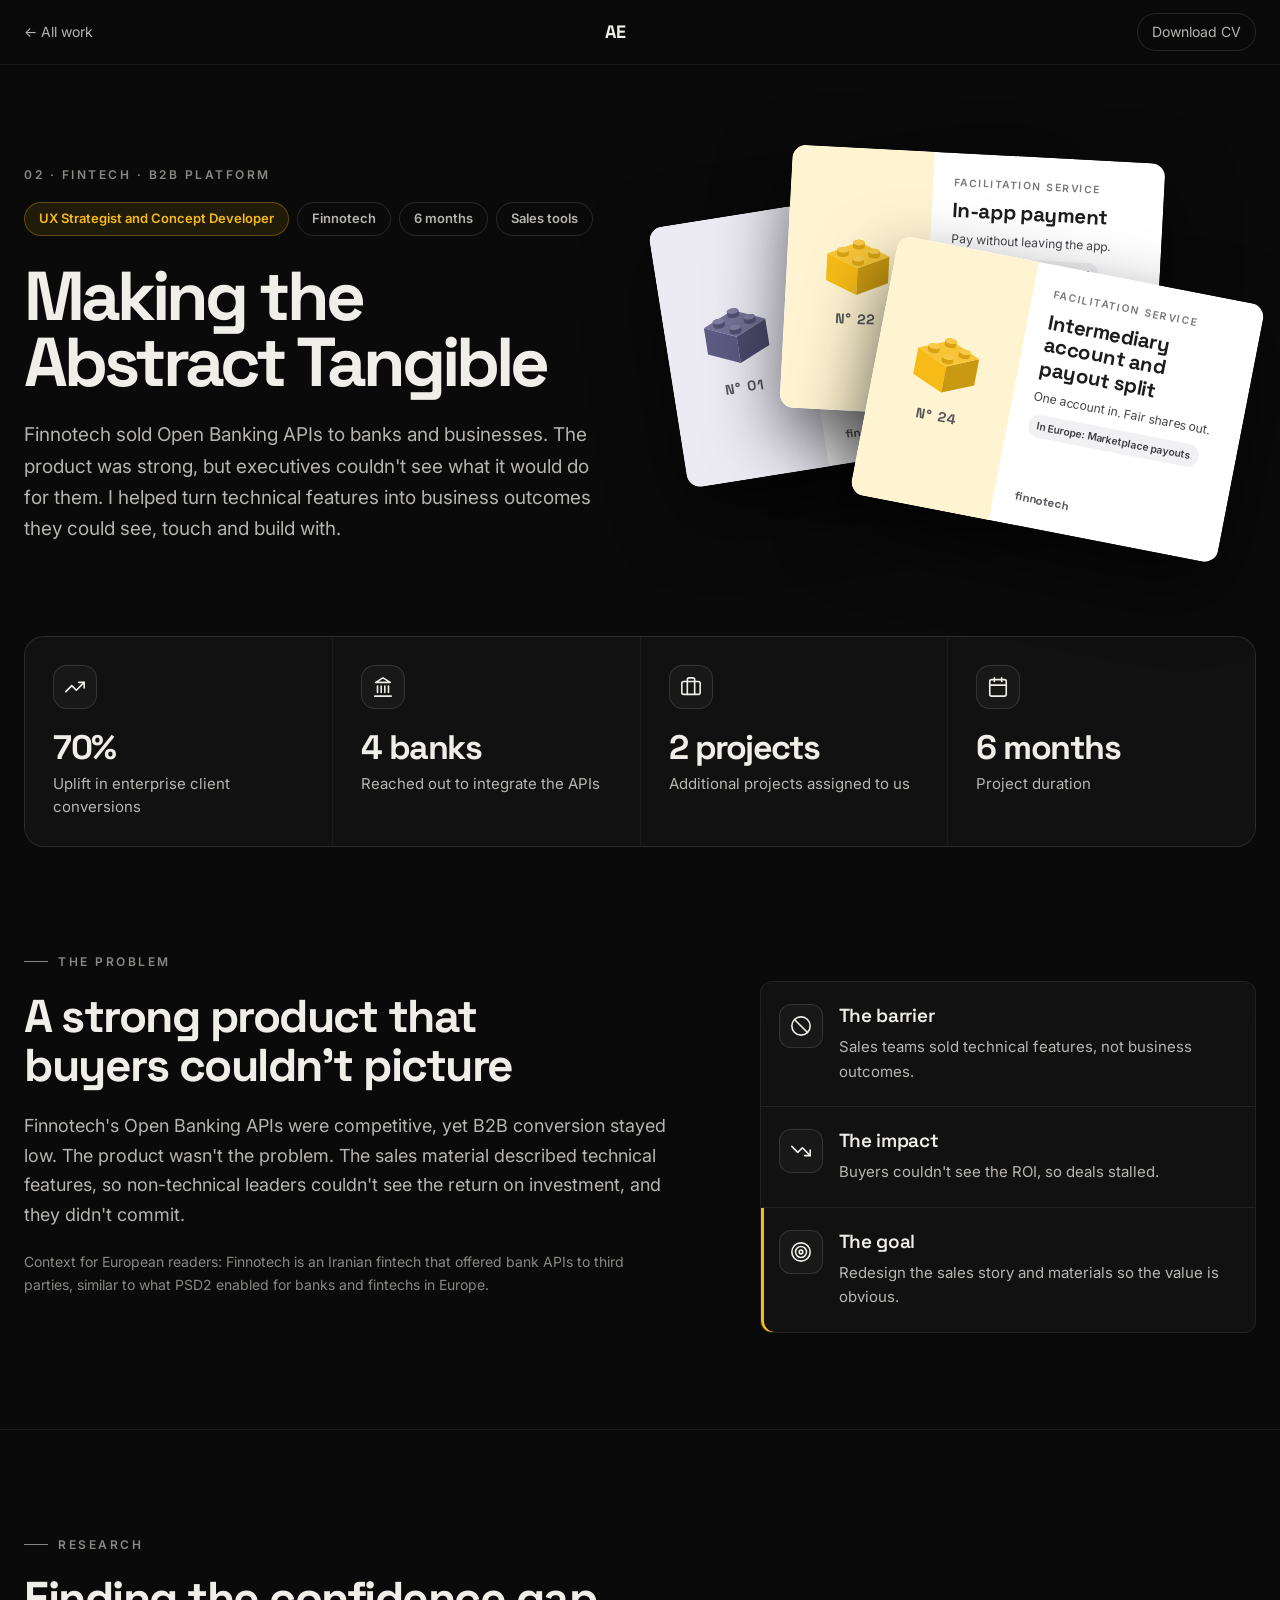
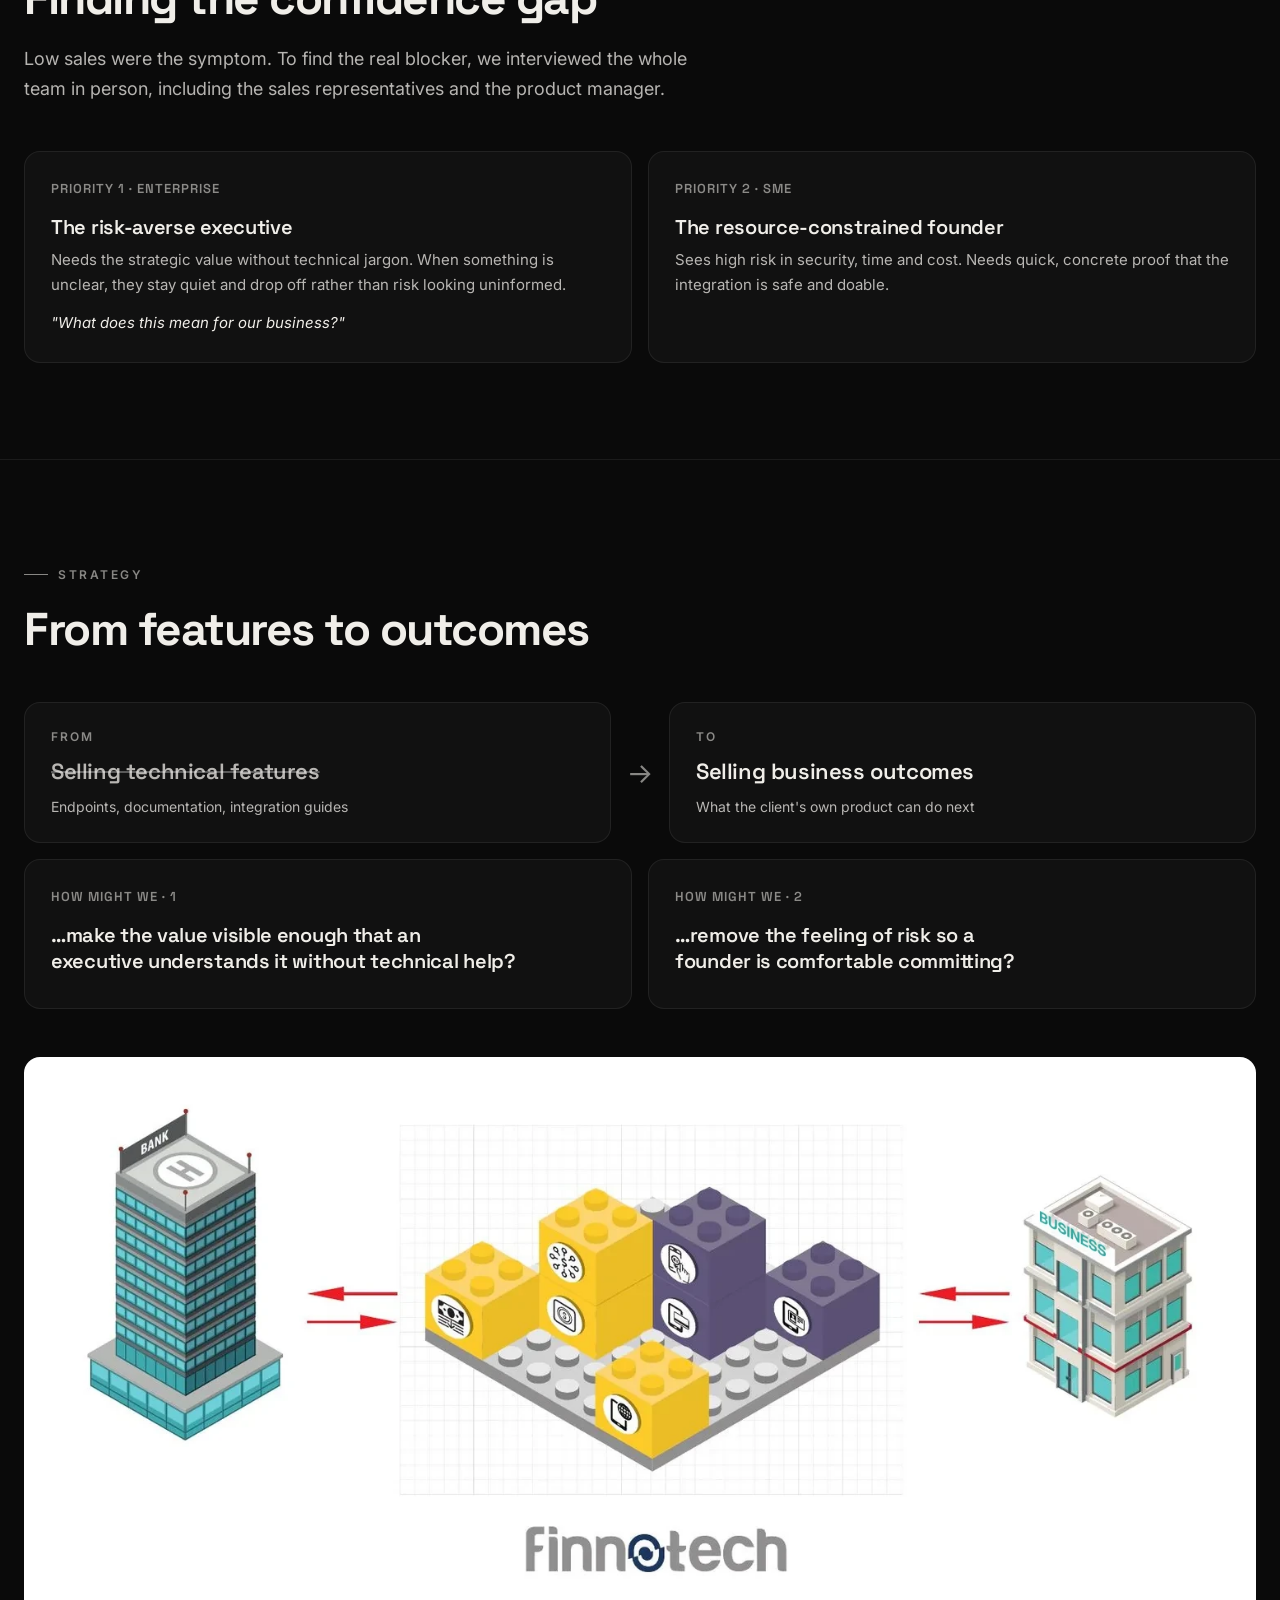
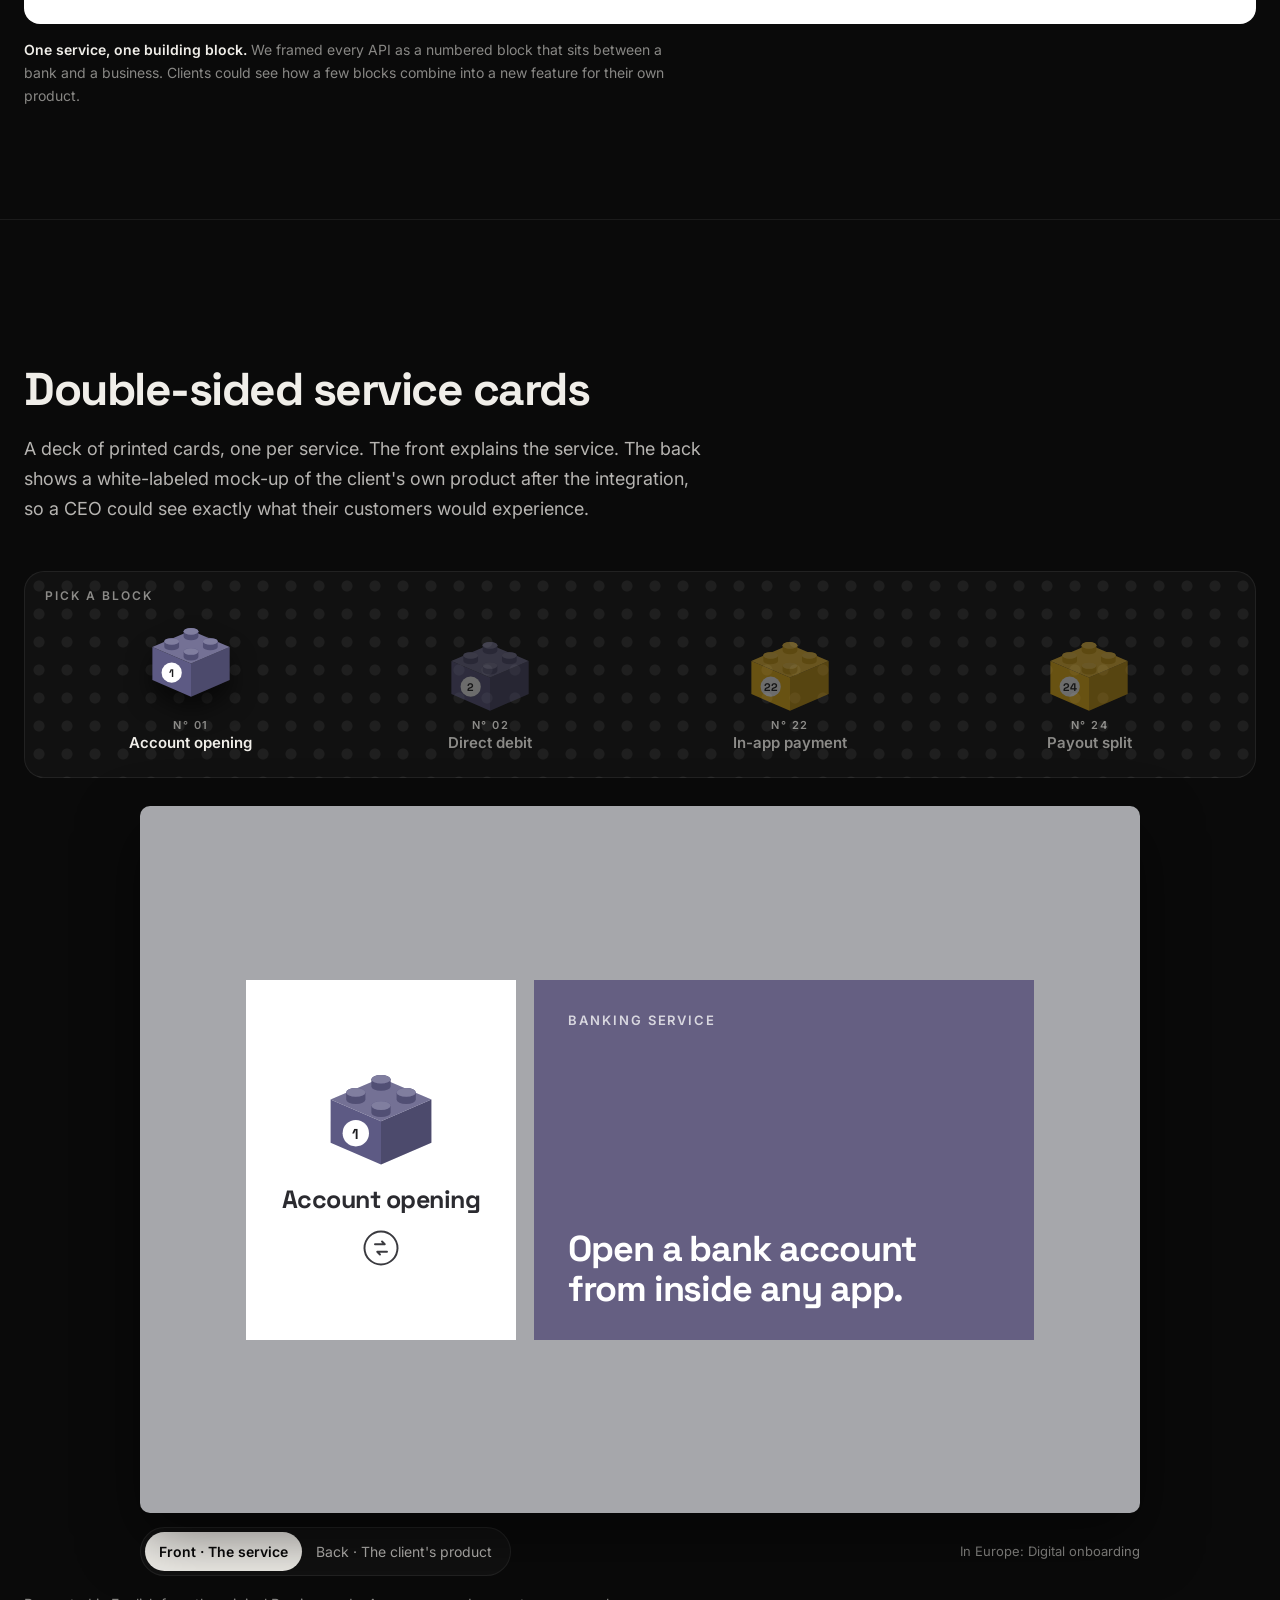
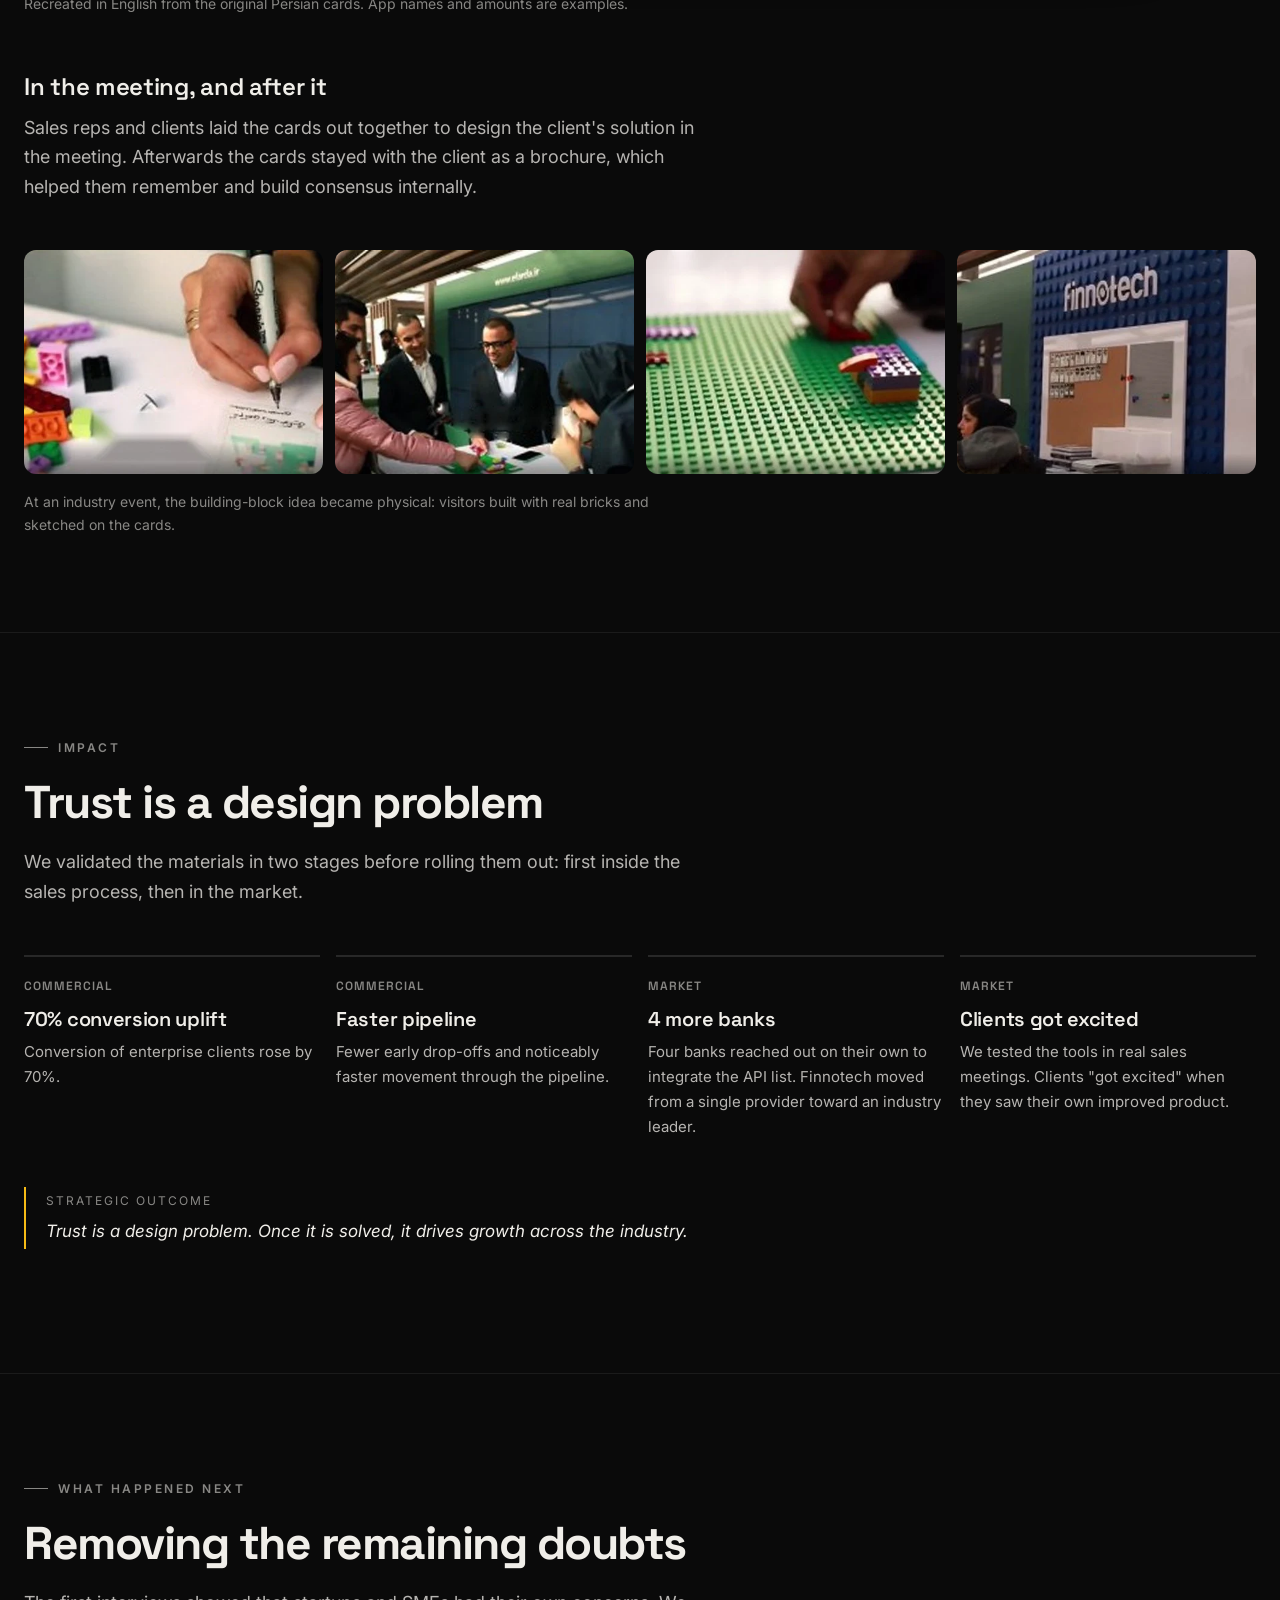
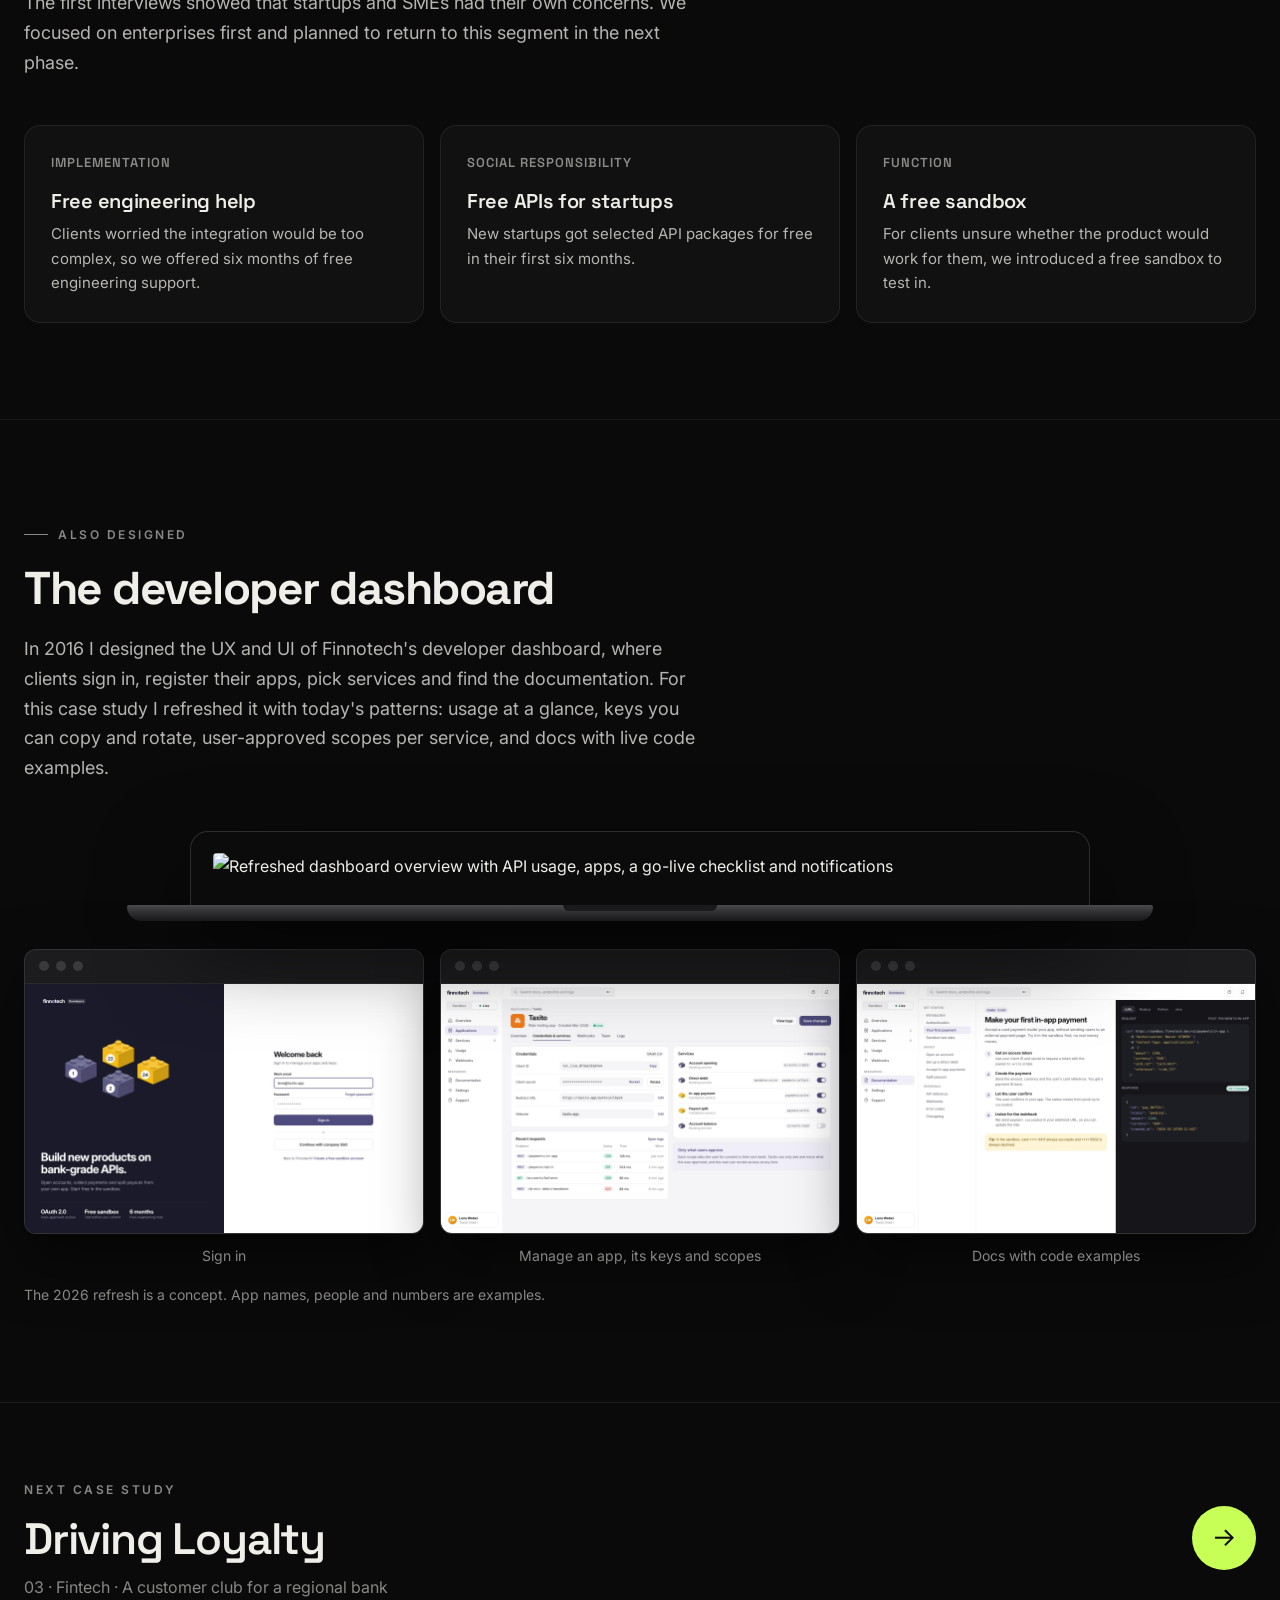
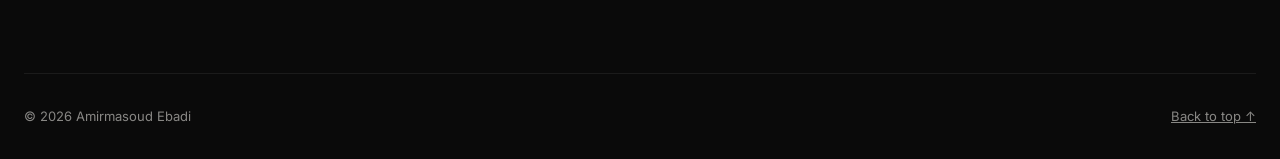
==== works/openapi-kit/reference/index.html @ 017a46b1 "Ship customer club case study 1:1 and clean up home page - works/customerclub.html: exact copy of cu" ====
<!doctype html>
<html lang="en">
<head>
<meta charset="utf-8">
<meta name="viewport" content="width=device-width, initial-scale=1, viewport-fit=cover">
<title>Making the Abstract Tangible</title>
<meta name="claude:viewport-fit-sides" content="cover">
<link rel="stylesheet" href="https://fonts.googleapis.com/css2?family=Inter:wght@400;500;600&family=Space+Grotesk:wght@500;600;700&display=swap">
<style>
/* Layout: the portfolio's case-study template (dark, 1280 column, sections divided by hairlines). Tokens copied from amirmasoude.vercel.app. Single dark theme on purpose. */
:root{
  color-scheme:dark;
  --bg:#0A0A0A; --surface:#111111; --surface-2:#181818; --ink:#F0EEE9; --ink-2:rgba(240,238,233,.75); --ink-3:rgba(240,238,233,.55);
  --accent:#C8FF57; --border:rgba(255,255,255,.07); --border-2:rgba(255,255,255,.12);
  --display:"Space Grotesk",Inter,system-ui,sans-serif; --body:Inter,-apple-system,system-ui,sans-serif;
  --r:12px; --r-xl:24px;
}
*{box-sizing:border-box}
html{scroll-behavior:smooth}
html,body{background:var(--bg);color:var(--ink)}
body{font-family:var(--body);font-size:16px;line-height:1.65;-webkit-font-smoothing:antialiased;overflow-x:hidden}
img{max-width:100%;height:auto;display:block}
a{color:inherit}
:focus-visible{outline:2px solid var(--accent);outline-offset:3px;border-radius:4px}
.wrap{max-width:1280px;margin:0 auto;padding-left:max(24px, env(safe-area-inset-left, 0px));padding-right:max(24px, env(safe-area-inset-right, 0px))}
.narrow{max-width:760px}

/* nav */
.nav{position:sticky;top:env(safe-area-inset-top,0px);z-index:20;background:rgba(10,10,10,.85);backdrop-filter:blur(10px);border-bottom:1px solid var(--border)}
.nav .wrap{display:flex;align-items:center;justify-content:space-between;height:64px}
.nav a{text-decoration:none;font-size:14px;color:var(--ink-2)}
.nav .logo{font-family:var(--display);font-weight:700;font-size:18px;color:var(--ink);letter-spacing:-.5px}
.pill{border:1px solid var(--border-2);border-radius:99px;padding:6px 14px}

/* sections */
.sec{padding-block:96px;border-bottom:1px solid var(--border)}
.eyebrow{display:inline-flex;align-items:center;gap:10px;font-size:12px;font-weight:600;text-transform:uppercase;letter-spacing:2.5px;color:var(--ink-3);margin-bottom:20px}
.eyebrow::before{content:"";width:24px;height:1px;background:var(--ink-3)}
h1,h2,h3{font-family:var(--display);margin:0;text-wrap:balance}
h2{font-size:clamp(30px,4vw,46px);font-weight:700;letter-spacing:-1.5px;line-height:1.08;margin-bottom:20px}
h3{font-size:20px;font-weight:600;letter-spacing:-.3px;line-height:1.3}
.lede{font-size:18px;color:var(--ink-2);max-width:62ch;margin:0}
p{margin:0}
.muted{color:var(--ink-3)}

/* hero */
.hero{padding-block:72px 64px}
.hero .num{font-size:12px;letter-spacing:2.5px;text-transform:uppercase;color:var(--ink-3);font-weight:600}
.chips{display:flex;flex-wrap:wrap;gap:8px;margin:18px 0 28px}
.chip{display:inline-flex;align-items:center;padding:5px 14px;border-radius:99px;font-size:13px;font-weight:600;border:1px solid var(--border-2);color:var(--ink-2)}
.chip--accent{background:rgba(200,255,87,.08);border-color:rgba(200,255,87,.2);color:var(--accent)}
.hero h1{font-size:clamp(52px,8vw,104px);font-weight:700;line-height:.95;letter-spacing:-4px;margin-bottom:24px}
.hero .lede{font-size:19px}

/* browser frame */
.frame{border-radius:var(--r);overflow:hidden;background:#1C1C1E;border:1px solid rgba(255,255,255,.1);box-shadow:0 24px 60px rgba(0,0,0,.5)}
.frame__bar{height:34px;display:flex;align-items:center;gap:7px;padding:0 14px;border-bottom:1px solid rgba(255,255,255,.06)}
.frame__bar i{width:10px;height:10px;border-radius:50%;background:#3A3A3C}
.frame__bar span{margin-left:12px;font-size:11px;color:#8A8A8E;background:#2A2A2C;border-radius:6px;padding:2px 10px;white-space:nowrap;overflow:hidden;text-overflow:ellipsis;max-width:60%}
.frame img{width:100%;height:auto}
.shot{margin-top:56px}
figcaption{font-size:14px;color:var(--ink-3);margin-top:14px;max-width:70ch}

/* stats */
.stats{display:grid;grid-template-columns:repeat(4,minmax(0,1fr));gap:1px;background:var(--border);border-block:1px solid var(--border)}
.stat{background:var(--surface);padding:32px 32px 30px}
.stat b{display:block;font-family:var(--display);font-size:40px;font-weight:700;letter-spacing:-1.5px;color:var(--accent);line-height:1;margin-bottom:10px;white-space:nowrap}
.stat span{font-size:15px;color:var(--ink-2);line-height:1.5}

/* two col */
.split{display:grid;grid-template-columns:minmax(0,1.15fr) minmax(0,.85fr);gap:64px;align-items:start}
.quote{border-left:2px solid var(--accent);padding:4px 0 4px 20px;font-size:17px;color:var(--ink);font-style:italic;margin:28px 0}
.quote small{display:block;font-style:normal;font-size:12px;letter-spacing:2px;text-transform:uppercase;color:var(--ink-3);margin-bottom:6px}
.risks{display:grid;gap:10px}
.risk{background:var(--surface);border:1px solid var(--border);border-radius:var(--r);padding:18px 20px}
.risk h3{font-size:16px;margin-bottom:4px;display:flex;gap:10px;align-items:center}
.risk h3::before{content:"";width:6px;height:6px;border-radius:50%;background:var(--accent);flex:none}
.risk p{font-size:14px;color:var(--ink-2)}

/* cards grid */
.grid2{display:grid;grid-template-columns:repeat(2,minmax(0,1fr));gap:16px}
.grid3{display:grid;grid-template-columns:repeat(3,minmax(0,1fr));gap:16px}
.grid4{display:grid;grid-template-columns:repeat(4,minmax(0,1fr));gap:16px}
.card{background:var(--surface);border:1px solid var(--border);border-radius:16px;padding:26px}
.card h3{margin-bottom:8px}
.card p{font-size:15px;color:var(--ink-2)}
.card .k{font-family:var(--display);font-size:13px;color:var(--accent);letter-spacing:1px;margin-bottom:14px;display:block;font-weight:600}
.tags{display:flex;flex-wrap:wrap;gap:6px;margin-top:16px}
.tags span{font-size:12px;border:1px solid var(--border-2);border-radius:99px;padding:3px 10px;color:var(--ink-2)}
.mt{margin-top:48px}

/* annotated image + legend */
.annot{display:grid;grid-template-columns:minmax(0,1.35fr) minmax(0,.65fr);gap:40px;align-items:start;margin-top:48px}
.annot img{border-radius:var(--r);border:1px solid var(--border-2)}
.legend{list-style:none;margin:0;padding:0;display:grid;gap:22px}
.legend li{display:grid;grid-template-columns:34px 1fr;gap:14px}
.pin{width:34px;height:34px;border-radius:50%;background:var(--accent);color:#0A0A0A;font-family:var(--display);font-weight:700;display:grid;place-items:center;font-size:15px}
.legend h3{font-size:17px;margin:4px 0 4px}
.legend p{font-size:15px;color:var(--ink-2)}

/* laws row */
.laws{display:grid;grid-template-columns:repeat(3,minmax(0,1fr));border:1px solid var(--border);border-radius:16px;overflow:hidden}
.law{padding:24px 26px;border-right:1px solid var(--border)}
.law:last-child{border-right:0}
.law b{font-family:var(--display);font-size:13px;color:var(--ink-3);letter-spacing:1px;display:block;margin-bottom:8px}
.law h3{font-size:18px;margin-bottom:6px}
.law p{font-size:14.5px;color:var(--ink-2)}

/* test numbers */
.testnums{display:grid;grid-template-columns:repeat(4,minmax(0,1fr));gap:1px;background:var(--border);border-radius:16px;overflow:hidden;border:1px solid var(--border)}
.testnums div{background:var(--surface);padding:24px}
.testnums b{display:block;font-family:var(--display);font-size:36px;font-weight:700;letter-spacing:-1px;line-height:1;margin-bottom:6px}
.testnums div:last-child b{color:var(--accent)}
.testnums span{font-size:12px;letter-spacing:2px;text-transform:uppercase;color:var(--ink-3)}

/* before/after */
.ba{display:grid;grid-template-columns:repeat(2,minmax(0,1fr));gap:20px;margin-top:48px}
.ba figure{margin:0}
.ba .lab{display:inline-block;font-size:12px;letter-spacing:2px;text-transform:uppercase;font-weight:600;margin-bottom:12px;color:var(--ink-3)}
.ba .lab.after{color:var(--accent)}
.ba .frame img{aspect-ratio:16/11;object-fit:cover;object-position:top}

/* decisions */
.dec{display:grid;grid-template-columns:minmax(0,.8fr) minmax(0,1.2fr);gap:48px;align-items:center;padding-block:40px;border-top:1px solid var(--border)}
.dec:first-of-type{border-top:0}
.dec:nth-of-type(even){grid-template-columns:minmax(0,1.2fr) minmax(0,.8fr)}
.dec:nth-of-type(even) .dec__txt{order:2}
.dec__txt .k{font-family:var(--display);font-size:13px;color:var(--accent);letter-spacing:1px;font-weight:600;margin-bottom:12px;display:block}
.dec__txt h3{font-size:26px;letter-spacing:-.6px;margin-bottom:12px}
.dec__txt p{color:var(--ink-2)}
.dec__img{border-radius:var(--r);overflow:hidden;border:1px solid var(--border-2);background:#F6F6F6}
.devices{display:grid;grid-template-columns:minmax(0,1fr) 230px;gap:24px;align-items:end;margin-top:56px}
.phone{border:9px solid #1C1C1E;border-radius:34px;overflow:hidden;box-shadow:0 24px 60px rgba(0,0,0,.5)}

/* comments */
.comments{display:grid;grid-template-columns:repeat(2,minmax(0,1fr));gap:16px;margin-top:48px}
.cmt{background:var(--surface);border:1px solid var(--border);border-radius:16px;padding:22px 24px;display:flex;flex-direction:column;gap:12px}
.cmt__who{display:flex;align-items:center;gap:10px;font-size:13px;color:var(--ink-3)}
.cmt__who i{width:28px;height:28px;border-radius:50%;background:linear-gradient(135deg,#6b5cff,#9a7bff);filter:blur(2.5px)}
.cmt__who em{font-style:normal;filter:blur(4px);user-select:none}
.cmt blockquote{margin:0;font-size:15px;color:var(--ink)}
.cmt .de{font-size:13px;color:var(--ink-3);font-style:italic}
.cmt .to{margin-top:auto;font-size:13px;color:var(--accent);font-weight:600}
.changes{counter-reset:c;display:grid;grid-template-columns:repeat(4,minmax(0,1fr));gap:16px;margin-top:24px}
.chg{background:var(--surface-2);border:1px solid var(--border);border-radius:16px;padding:22px}
.chg .tag{font-size:11px;letter-spacing:2px;text-transform:uppercase;color:var(--ink-3);font-weight:600}
.chg h3{font-size:17px;margin:10px 0 6px;display:flex;gap:10px;align-items:baseline}
.chg h3::before{counter-increment:c;content:counter(c);font-size:13px;color:#0A0A0A;background:var(--accent);border-radius:50%;width:22px;height:22px;display:inline-grid;place-items:center;flex:none}
.chg p{font-size:14px;color:var(--ink-2)}

/* existing image placeholder */
.ext{border-radius:var(--r);border:1px dashed var(--border-2);background:var(--surface);aspect-ratio:16/8;display:grid;place-items:center;text-align:center;color:var(--ink-3);font-size:14px;padding:24px}
.ext b{display:block;color:var(--ink);font-family:var(--display);font-size:16px;margin-bottom:4px}

/* live prototype */
.lp-bar{display:flex;justify-content:space-between;align-items:center;gap:16px;flex-wrap:wrap;margin:36px 0 18px}
.seg{display:inline-flex;background:var(--surface);border:1px solid var(--border-2);border-radius:10px;padding:4px;gap:2px}
.seg button{font:inherit;font-size:14px;color:var(--ink-2);background:none;border:0;border-radius:7px;padding:8px 14px;display:flex;align-items:center;gap:8px;cursor:pointer}
.seg button svg{width:16px;height:16px}
.seg button:hover{color:var(--ink)}
.seg button[aria-pressed="true"]{background:var(--accent);color:#0A0A0A;font-weight:600}
.size{font-size:12px;color:var(--ink-3);font-variant-numeric:tabular-nums}
.openlink{font-size:14px;text-underline-offset:4px}
.tasks{list-style:none;padding:0;margin:24px 0 0;display:flex;flex-wrap:wrap;gap:10px}
.tasks li{border:1px solid var(--border-2);border-radius:99px;padding:6px 14px 6px 6px;font-size:14px;display:flex;align-items:center;gap:8px;color:var(--ink-2)}
.tasks b{width:22px;height:22px;border-radius:50%;background:var(--accent);color:#0A0A0A;display:grid;place-items:center;font-size:11px}
.stage{background:var(--surface);border:1px solid var(--border);border-radius:20px;padding:clamp(16px,3vw,40px);display:flex;justify-content:center;overflow:hidden}
.device{position:relative;transition:width .35s ease,height .35s ease}
.dframe{position:absolute;inset:0;overflow:hidden;background:#fff}
.device.desktop .dframe{border-radius:10px;border:1px solid #333}
.device.desktop .chrome{height:34px;background:#1C1C1E;display:flex;align-items:center;gap:6px;padding:0 12px;border-bottom:1px solid #333}
.chrome i{width:10px;height:10px;border-radius:50%;background:#3A3A3C}
.chrome span{margin-left:12px;flex:1;max-width:340px;background:#2A2A2C;border-radius:6px;font-size:11px;color:#8A8A8E;padding:3px 10px;white-space:nowrap;overflow:hidden}
.device.tablet .dframe{border-radius:26px;border:10px solid #1C1C1E}
.device.mobile .dframe{border-radius:40px;border:10px solid #1C1C1E}
.device:not(.desktop) .chrome{display:none}
.vp{position:absolute;left:0;right:0;bottom:0;overflow:hidden}
.vp iframe,.vp .poster{position:absolute;top:0;left:0;border:0;transform-origin:0 0;background:#F6F6F6}
.poster{object-fit:cover;object-position:top}
.cover{position:absolute;inset:0;display:grid;place-items:center;background:rgba(10,10,10,.35)}
.start{font:inherit;font-size:15px;font-weight:600;background:var(--accent);color:#0A0A0A;border:0;border-radius:10px;padding:13px 22px;display:flex;align-items:center;gap:10px;cursor:pointer}
.start svg{width:16px;height:16px}

/* outcome */
.outs{display:grid;grid-template-columns:repeat(3,minmax(0,1fr));gap:16px;margin-top:48px}
.out{border-top:2px solid var(--accent);padding-top:20px}
.out h3{margin-bottom:8px}
.out p{color:var(--ink-2);font-size:15px}
.note{margin-top:32px;font-size:14px;color:var(--ink-3)}

/* next + footer */
.next{display:flex;justify-content:space-between;align-items:center;gap:24px;flex-wrap:wrap;text-decoration:none;padding-block:72px}
.next small{font-size:12px;letter-spacing:2.5px;text-transform:uppercase;color:var(--ink-3);font-weight:600}
.next h3{font-size:clamp(28px,4vw,44px);letter-spacing:-1.2px;margin-top:10px}
.next .arr{width:64px;height:64px;border-radius:50%;background:var(--accent);color:#0A0A0A;display:grid;place-items:center;font-size:26px}
.foot{border-top:1px solid var(--border);padding-block:32px;font-size:13px;color:var(--ink-3);display:flex;justify-content:space-between;flex-wrap:wrap;gap:12px}


/* hero mockup */
.wl{display:flex;align-items:center;gap:10px;font-size:14px;color:var(--ink-3);margin-top:20px}
.wl svg{width:16px;height:16px;color:var(--accent);flex:none}
.hero__grid{display:grid;grid-template-columns:minmax(0,1fr) minmax(0,1.05fr);gap:56px;align-items:center}
.hero__grid h1{font-size:clamp(52px,6vw,92px)}
@media (max-width:1100px){ .hero__grid{grid-template-columns:1fr;gap:56px} .mock{max-width:760px;margin:0 auto;width:100%} }
.mock{position:relative;padding:0 0 28px 44px}
.mock::before{content:"";position:absolute;left:10%;right:0;bottom:-6%;height:60%;background:radial-gradient(closest-side,rgba(200,255,87,.13),transparent);filter:blur(20px);z-index:0}
.laptop{position:relative;z-index:1}
.laptop__screen{background:#0B0B0C;border:1.5px solid #2E2E30;border-bottom:0;border-radius:18px 18px 0 0;padding:2.4% 2.4% 2.8%;box-shadow:0 40px 90px rgba(0,0,0,.65)}
.laptop__screen img{width:100%;aspect-ratio:16/10;object-fit:cover;object-position:top;border-radius:4px}
.laptop__base{position:relative;height:16px;width:114%;margin-left:-7%;background:linear-gradient(#4A4A4D,#2A2A2C 55%,#18181A);border-radius:2px 2px 16px 16px}
.laptop__base::after{content:"";position:absolute;left:50%;top:0;transform:translateX(-50%);width:15%;height:6px;background:#1A1A1C;border-radius:0 0 8px 8px}
.mock__phone{position:absolute;left:0;bottom:0;width:30%;z-index:2;border-radius:28px;box-shadow:0 30px 70px rgba(0,0,0,.7)}
.wflegend{list-style:none;padding:0;margin:28px 0 0;display:grid;grid-template-columns:repeat(3,minmax(0,1fr));gap:22px 28px}
.wflegend li{display:grid;grid-template-columns:30px 1fr;gap:12px}
.wflegend .pin{width:30px;height:30px;font-size:13px}
.wflegend h3{font-size:16px;margin:3px 0 2px}
.wflegend p{font-size:14px;color:var(--ink-2)}
.dstage{position:relative;background:var(--surface);border:1px solid var(--border);border-radius:20px;padding:20px 22px 22px;overflow:hidden}
.dstage::before{content:"";position:absolute;left:15%;right:15%;bottom:-30%;height:60%;background:radial-gradient(closest-side,rgba(200,255,87,.10),transparent);pointer-events:none}
.dstage__top{display:flex;justify-content:space-between;align-items:center;margin-bottom:16px;position:relative}
.cnt{font-family:var(--display);font-size:14px;letter-spacing:2px;color:var(--ink-3);font-variant-numeric:tabular-nums}
.arrows{display:flex;gap:8px}
.arr{font:inherit;width:40px;height:40px;border-radius:50%;border:1px solid var(--border-2);background:transparent;color:var(--ink);cursor:pointer;font-size:16px}
.arr:hover{background:var(--surface-2);border-color:rgba(200,255,87,.45)}
.dstage .frame{position:relative;box-shadow:0 24px 60px rgba(0,0,0,.45)}
.dstage [role=tabpanel] img{width:100%;aspect-ratio:1180/760;object-fit:cover}
.dots{display:flex;justify-content:center;gap:6px;margin-top:16px;position:relative}
.dots i{width:6px;height:6px;border-radius:99px;background:var(--border-2);transition:width .25s,background .25s}
.dots i.on{width:22px;background:var(--accent)}
@media (max-width:1000px){.wflegend{grid-template-columns:repeat(2,minmax(0,1fr))}}
@media (max-width:640px){.wflegend{grid-template-columns:1fr}.dstage{padding:14px}}
.methods{margin-top:28px;padding-top:20px;border-top:1px solid var(--border)}
.methods .muted{font-size:12px;letter-spacing:2px;text-transform:uppercase}
.methods .tags{margin-top:10px}
/* decision tabs */
.dtabs{display:grid;grid-template-columns:minmax(0,.75fr) minmax(0,1.25fr);gap:32px;align-items:start}
.dtabs__list{display:grid;gap:8px}
.dtabs__list button{font:inherit;text-align:left;color:var(--ink);background:var(--surface);border:1px solid var(--border);border-radius:14px;padding:18px 20px;cursor:pointer;display:grid;gap:4px;transition:border-color .2s,background .2s}
.dtabs__list button:hover{border-color:var(--border-2)}
.dtabs__list button[aria-selected="true"]{border-color:rgba(200,255,87,.45);background:var(--surface-2)}
.dtabs__list .k{font-family:var(--display);font-size:12px;letter-spacing:1px;text-transform:uppercase;color:var(--ink-3);font-weight:600}
.dtabs__list [aria-selected="true"] .k{color:var(--accent)}
.dtabs__list b{font-family:var(--display);font-size:19px;font-weight:600;letter-spacing:-.3px}
.dtabs__list .d{font-size:14.5px;color:var(--ink-2);display:none}
.dtabs__list [aria-selected="true"] .d{display:block}
@media (max-width:1000px){ .dtabs{grid-template-columns:1fr} }
@media (max-width:640px){
  .dtabs__list{grid-auto-flow:column;grid-auto-columns:78%;overflow-x:auto;scroll-snap-type:x mandatory;padding-bottom:6px}
  .dtabs__list button{scroll-snap-align:start}
  .mock{padding:0 0 18px 18px} .mock__phone{border-width:5px;border-radius:18px}
}
@media (max-width:1000px){
  .split,.annot,.dec,.dec:nth-of-type(even){grid-template-columns:1fr;gap:28px}
  .dec:nth-of-type(even) .dec__txt{order:0}
  .stats,.grid4,.changes,.testnums{grid-template-columns:repeat(2,minmax(0,1fr))}
  .grid3,.laws,.outs{grid-template-columns:1fr}
  .law{border-right:0;border-bottom:1px solid var(--border)}
  .law:last-child{border-bottom:0}
}
@media (max-width:640px){
  .sec{padding-block:64px}
  .hero h1{letter-spacing:-2.5px}
  .stats,.grid2,.grid4,.changes,.comments,.ba{grid-template-columns:1fr}
  .stat{padding:24px}
  .devices{grid-template-columns:1fr}
  .phone{max-width:260px;margin:0 auto}
  .seg,.size{display:none}
  .nav .pill{display:none}
}
@media (prefers-reduced-motion:reduce){html{scroll-behavior:auto}.device{transition:none}}

/* lime diet: lime only for markers in images, active controls and main CTAs */
.stat b,.testnums div:last-child b{color:var(--ink)}
.card .k,.dec__txt .k,.dtabs__list [aria-selected="true"] .k{color:var(--ink-3)}
.risk h3::before{background:var(--ink-3)}
.quote{border-left-color:var(--border-2)}
.out{border-top-color:var(--border-2)}
.chg h3::before{background:transparent;color:var(--ink);border:1px solid var(--border-2)}
.cmt .to{color:var(--ink-2)}
.tasks b{background:transparent;color:var(--ink);border:1px solid var(--border-2)}
.wl svg{color:var(--ink-3)}
.mock::before,.dstage::before{display:none}
.dots i.on{background:var(--ink)}
.arr:hover{border-color:var(--ink-3)}
.dtabs__list button[aria-selected="true"]{border-color:rgba(255,255,255,.28);background:var(--surface-2)}
/* the text column sets the height; the screen fills it */
@media (min-width:1001px){
  .dtabs{align-items:stretch;grid-template-columns:minmax(0,.8fr) minmax(0,1.2fr)}
  .dstage{display:flex;flex-direction:column;padding:0;background:none;border:0}
  .dstage .frame{flex:1;display:flex;flex-direction:column;min-height:0}
  .dstage .frame__bar{flex:none}
  .dstage [role=tabpanel]{position:relative;flex:1;min-height:0}
  .dstage [role=tabpanel][hidden]{display:none}
  .dstage [role=tabpanel] img{position:absolute;inset:0;width:100%;height:100%;aspect-ratio:auto;object-fit:cover}
}
.dstage [role=tabpanel] img{object-position:top}
#p1 img{object-position:center 30%}
#p4 img{object-position:bottom}
.dtabs__side{display:flex;flex-direction:column;gap:14px;min-width:0}
.dtabs__ctrl{display:flex;align-items:center;justify-content:space-between;padding:0 4px}
.dtabs__list .d{display:none;-webkit-line-clamp:2;-webkit-box-orient:vertical;overflow:hidden}
.dtabs__list [aria-selected="true"] .d{display:-webkit-box}


/* ---- Finnotech page additions ---- */
.hero__grid h1{font-size:clamp(48px,5.4vw,84px)}
.note{font-size:14px;color:var(--ink-3);margin-top:16px;max-width:70ch}
.persona .q{margin-top:14px;font-style:italic;color:var(--ink)}
.out .k,.card .k{display:block}
.outs{grid-template-columns:repeat(4,minmax(0,1fr))}
.out .k{font-family:var(--display);font-size:12px;letter-spacing:1px;color:var(--ink-3);font-weight:600;margin-bottom:10px}

/* hero deck of cards */
.deck{position:relative;height:clamp(340px,34vw,470px)}
.pc{position:absolute;width:62%;aspect-ratio:1.42;border-radius:14px;box-shadow:0 30px 70px rgba(0,0,0,.6);overflow:hidden}
.pc--a{left:2%;top:14%;transform:rotate(-9deg)}
.pc--b{left:22%;top:4%;transform:rotate(3deg);z-index:2}
.pc--c{left:36%;top:30%;transform:rotate(11deg);z-index:3}

/* card face (shared by hero, flip cards) */
.face{position:absolute;inset:0;background:#fff;color:#1d1d1f;display:grid;grid-template-columns:38% 1fr;font-family:var(--body)}
.face__side{display:flex;flex-direction:column;align-items:center;justify-content:center;gap:10px;padding:8%;text-align:center}
.face--bank .face__side{background:#ECEBF4}
.face--pay .face__side{background:#FFF4D1}
.face__side svg{width:62%;height:auto}
.face__side .no{font-family:var(--display);font-weight:700;font-size:clamp(11px,1.1vw,14px);letter-spacing:1px;color:#55555c}
.face__body{padding:9% 9% 8%;display:flex;flex-direction:column;justify-content:center;gap:8px;min-width:0}
.face__body .fam{font-size:clamp(9px,.8vw,11px);letter-spacing:1.5px;text-transform:uppercase;color:#77777e;font-weight:600}
.face__body h4{font-family:var(--display);font-size:clamp(15px,1.6vw,22px);line-height:1.15;margin:0;letter-spacing:-.3px}
.face__body p{font-size:clamp(10px,.95vw,13px);line-height:1.45;color:#45454b;margin:0}
.face__body .logo{margin-top:auto;font-family:var(--display);font-weight:700;font-size:clamp(10px,.9vw,12px);color:#55555c}

/* flip cards */
.cards{display:grid;grid-template-columns:repeat(2,minmax(0,1fr));gap:20px}
.flip{position:relative;aspect-ratio:1.42;perspective:1600px;border:0;padding:0;background:none;cursor:pointer;font:inherit;text-align:left;border-radius:14px}
.flip__in{position:absolute;inset:0;transition:transform .6s cubic-bezier(.2,.7,.2,1);transform-style:preserve-3d}
.flip[aria-pressed="true"] .flip__in{transform:rotateY(180deg)}
.flip .face,.flip .back{backface-visibility:hidden;-webkit-backface-visibility:hidden;border-radius:14px;overflow:hidden;box-shadow:0 20px 50px rgba(0,0,0,.45)}
.back{position:absolute;inset:0;transform:rotateY(180deg);background:#F7F7F8;color:#1d1d1f;padding:6% 7%;display:flex;flex-direction:column;gap:10px}
.back .fam{font-size:11px;letter-spacing:1.5px;text-transform:uppercase;color:#77777e;font-weight:600}
.back h4{font-family:var(--display);font-size:clamp(16px,1.5vw,21px);margin:0}
.back p{font-size:clamp(12px,1vw,14px);line-height:1.5;color:#3d3d42;margin:0}
.back .go{margin-top:auto;font-size:13px;font-weight:600;color:#1d1d1f;text-decoration:underline;text-underline-offset:3px}
.flip__hint{position:absolute;right:12px;bottom:10px;z-index:2;font-size:11px;color:#77777e;background:rgba(255,255,255,.9);border-radius:99px;padding:3px 9px;backface-visibility:hidden}
.flip[aria-pressed="true"] .flip__hint{display:none}

/* strategy shift */
.shift{display:grid;grid-template-columns:minmax(0,1fr) auto minmax(0,1fr);gap:16px;align-items:stretch}
.shift>div{background:var(--surface);border:1px solid var(--border);border-radius:16px;padding:24px 26px;display:grid;gap:6px}
.shift span{font-size:12px;letter-spacing:2px;text-transform:uppercase;color:var(--ink-3);font-weight:600}
.shift b{font-family:var(--display);font-size:22px;font-weight:600;letter-spacing:-.4px}
.shift small{font-size:14px;color:var(--ink-2)}
.shift__from b{color:var(--ink-2);text-decoration:line-through;text-decoration-color:rgba(255,255,255,.3)}
.shift__arrow{display:grid;place-items:center;font-size:28px;color:var(--ink-3);background:none!important;border:0!important;padding:0!important}
.blocks{margin-left:0;margin-right:0}
.blocks img{background:#fff;border-radius:16px;padding:28px 40px;width:100%}
.blocks figcaption{max-width:72ch}
.blocks figcaption b{color:var(--ink);font-weight:600}

/* scenario stage */
.flowstage{background:var(--surface);border:1px solid var(--border);border-radius:20px;padding:28px 24px;display:flex;flex-direction:column;justify-content:center;min-height:100%}
.flow{display:flex;align-items:center;justify-content:center;gap:10px}
.flow__arrow{color:var(--ink-3);font-size:18px;flex:none}
.ph{flex:1;max-width:150px;aspect-ratio:9/18;background:#fff;border:6px solid #2A2A2C;border-radius:22px;overflow:hidden;display:flex;flex-direction:column;color:#1d1d1f;font-family:var(--body);box-shadow:0 18px 40px rgba(0,0,0,.45)}
.ph__top{padding:8px 9px;font-size:10px;font-weight:700;color:#fff;display:flex;align-items:center;gap:5px}
.ph__top i{width:9px;height:9px;border-radius:3px;background:rgba(255,255,255,.85)}
.ph--bank .ph__top{background:#3E3E44}
.ph__body{flex:1;padding:10px 9px;display:flex;flex-direction:column;gap:6px;font-size:9.5px;line-height:1.35}
.ph__body b{font-size:11px;line-height:1.25}
.ph__body .muted2{color:#77777e}
.ph__body .fld{height:16px;border:1px solid #D5D5DA;border-radius:4px;font-size:8.5px;color:#9a9aa0;padding:2px 5px}
.ph__body .row{display:flex;justify-content:space-between;border-bottom:1px solid #eee;padding:4px 0}
.ph__btn{margin-top:auto;border-radius:6px;color:#fff;font-size:9.5px;font-weight:700;text-align:center;padding:6px}
.ph__ok{margin:auto;width:34px;height:34px;border-radius:50%;display:grid;place-items:center;color:#fff;font-size:18px}
.ph__center{text-align:center;display:flex;flex-direction:column;gap:6px;margin:auto 0}
.flowcap{margin-top:22px;font-size:15px;color:var(--ink-2);text-align:center;max-width:62ch;margin-left:auto;margin-right:auto}
.flowcap b{color:var(--ink);font-weight:600}
/* split diagram */
.split3{display:grid;grid-template-columns:1fr auto 1.1fr auto 1fr;gap:12px;align-items:center}
.split3 .col{display:grid;gap:8px}
.chipx{background:#fff;color:#1d1d1f;border-radius:10px;padding:9px 11px;font-size:12.5px;display:flex;justify-content:space-between;gap:8px}
.chipx b{font-weight:700}
.acct{background:#fff;color:#1d1d1f;border-radius:14px;padding:16px;text-align:center;display:grid;gap:6px}
.acct b{font-family:var(--display);font-size:16px}
.acct small{font-size:12px;color:#5d5d63}
.split3 .ar{color:var(--ink-3);font-size:20px}

/* event photos */
.event{display:grid;grid-template-columns:repeat(4,minmax(0,1fr));gap:12px}
.event figure{margin:0}
.event img{width:100%;aspect-ratio:4/3;object-fit:cover;border-radius:12px}

/* dashboard */
.dash{display:grid;gap:28px}
.dash .laptop{max-width:900px;margin:0 auto;width:100%}
.laptop__screen img{aspect-ratio:auto!important}
.dash__row{display:grid;grid-template-columns:repeat(3,minmax(0,1fr));gap:16px}
.dash__row figure{margin:0}
.dash__row figcaption{text-align:center;margin-top:10px}
.arr2{width:64px;height:64px;border-radius:50%;background:var(--accent);color:#0A0A0A;display:grid;place-items:center;font-size:26px}

@media (max-width:1100px){ .deck{max-width:620px;margin:0 auto;width:100%} }
@media (max-width:1000px){ .outs{grid-template-columns:repeat(2,minmax(0,1fr))} .event{grid-template-columns:repeat(2,minmax(0,1fr))} .flowstage{min-height:0} }
@media (max-width:640px){
  .cards,.dash__row{grid-template-columns:1fr}
  .outs{grid-template-columns:1fr}
  .shift{grid-template-columns:1fr} .shift__arrow{transform:rotate(90deg)}
  .flow{flex-wrap:wrap} .flow__arrow{display:none} .ph{flex:0 0 calc(50% - 6px);max-width:none}
  .split3{grid-template-columns:1fr} .split3 .ar{transform:rotate(90deg);justify-self:center}
  .blocks img{padding:14px}
  .deck{height:300px} .pc{width:78%} .pc--a{left:0} .pc--b{left:10%} .pc--c{left:20%;top:34%}
}

/* catalogue */
.face__body .eu{font-size:clamp(9px,.8vw,11px);font-weight:600;color:#3d3d42;background:#F1F1F3;border-radius:99px;padding:3px 8px;align-self:flex-start}

/* ===== double-sided cards (original layout) ===== */
.h3sub{font-family:var(--display);font-size:24px;font-weight:600;letter-spacing:-.3px;margin:56px 0 10px}
.viewer{min-width:0;display:flex;flex-direction:column;gap:14px}
.sc{container-type:inline-size;perspective:2000px;cursor:pointer;border-radius:10px}
.sc__in{display:grid;transition:transform .7s cubic-bezier(.2,.7,.2,1);transform-style:preserve-3d}
.sc.is-back .sc__in{transform:rotateY(180deg)}
.sc__face{grid-area:1/1;backface-visibility:hidden;-webkit-backface-visibility:hidden;border-radius:10px;overflow:hidden;box-shadow:0 24px 60px rgba(0,0,0,.5)}
.sc__back{transform:rotateY(180deg)}
.viewer__bar{display:flex;justify-content:space-between;align-items:center;gap:12px;flex-wrap:wrap}
.sides{display:inline-flex;background:var(--surface);border:1px solid var(--border);border-radius:99px;padding:4px}
.sides button{font:inherit;font-size:14px;color:var(--ink-2);background:none;border:0;border-radius:99px;padding:8px 14px;cursor:pointer}
.sides button:hover{color:var(--ink)}
.sides button[aria-pressed="true"]{background:var(--ink);color:#0A0A0A;font-weight:600}
.viewer .eu{font-size:13px;color:var(--ink-3)}
.dtabs__list .k{text-transform:none;letter-spacing:.3px}

/* front */
.cf{aspect-ratio:1.414;background:#A6A7AB;display:flex;align-items:center;justify-content:center;gap:1.8cqw;padding:6cqw;font-family:var(--body);height:100%}
.cf__title{background:#fff;color:#2b2b30;width:27cqw;height:36cqw;display:flex;flex-direction:column;align-items:center;justify-content:center;gap:1.6cqw;padding:2cqw;text-align:center}
.cf__title>svg{width:12cqw;height:auto}
.cf__title h4{font-family:var(--display);font-size:2.5cqw;line-height:1.15;font-weight:700;margin:0;letter-spacing:-.02em}
.cf__ic{width:3.6cqw;color:#3a3a3f;display:block}.cf__ic svg{width:100%;display:block}
.cf__desc{width:50cqw;height:36cqw;padding:3cqw 3.4cqw;display:flex;flex-direction:column;justify-content:center;gap:1.3cqw}
.cf--bank .cf__desc{background:#655F82;color:#fff}
.cf--pay .cf__desc{background:#F6BB16;color:#1d1d1f}
.cf__desc p{margin:0;font-size:1.55cqw;line-height:1.55}
.cf__desc{justify-content:space-between!important}
.cf__desc .cf__line{font-family:var(--display);font-size:3.6cqw;line-height:1.12;font-weight:700;letter-spacing:-.03em;margin-top:auto}
.cf__fam{font-size:1.3cqw;letter-spacing:.15em;text-transform:uppercase;font-weight:600;opacity:.75;order:-1}
.cbk__head p{font-family:var(--display);font-size:2.4cqw!important;line-height:1.2!important;font-weight:600;letter-spacing:-.02em;color:#2b2b30;align-self:center}

/* back */
.cbk{aspect-ratio:1.414;background:#fff;position:relative;overflow:hidden;color:#3a3a3f;font-family:var(--body);height:100%}
.cbk__ring{position:absolute;width:86cqw;aspect-ratio:1;border-radius:50%;background:#E6E6E8;right:-40cqw;top:-46cqw}
.cbk__blob{position:absolute;width:66cqw;aspect-ratio:1;border-radius:50%;right:-36cqw;top:-36cqw}
.cbk__head{position:absolute;left:6cqw;top:5.5cqw;width:52cqw;display:flex;gap:2.2cqw;align-items:flex-start}
.cbk__brick{width:9cqw;flex:none}.cbk__brick svg{width:100%;display:block}
.cbk__head p{margin:0;font-size:1.55cqw;line-height:1.55}
.cbk__logo{position:absolute;left:6cqw;bottom:4cqw;font-family:var(--display);font-weight:700;font-size:2.2cqw;color:#5d5d63;letter-spacing:-.02em}
.cb__flow{position:absolute;left:6cqw;right:6cqw;top:24cqw;display:flex;align-items:center;justify-content:space-between}
.cb__arr{flex:1;height:1px;background:#F08A84;position:relative;margin:0 .6cqw}
.cb__arr::after{content:"";position:absolute;right:30%;top:-.9cqw;border-left:1.6cqw solid #F08A84;border-top:.9cqw solid transparent;border-bottom:.9cqw solid transparent}

/* wireframe phone */
.wp{width:17cqw;flex:none;aspect-ratio:9/18.6;background:#F4F4F5;border:1px solid #DEDEE1;border-radius:2.2cqw;display:flex;flex-direction:column;align-items:center;padding:1.6cqw 1cqw 1cqw;box-shadow:0 2cqw 3cqw rgba(0,0,0,.12);font-size:1cqw;position:relative;z-index:1}
.wp__spk{width:2.4em;height:.3em;border-radius:1em;background:#D2D2D6;margin-bottom:1.2em}
.wp__home{width:2.6em;height:2.6em;border-radius:50%;border:1px solid #CFCFD3;margin-top:1em;flex:none}
.wp__scr{flex:1;width:100%;background:linear-gradient(#E2E2E5,#F2F2F3 60%,#E7E7EA);display:flex;flex-direction:column;align-items:stretch;justify-content:center;gap:1em;padding:1.4em 1.2em;color:#2b2b30;text-align:center;min-height:0}
.wp__scr--web{justify-content:flex-start;padding-top:.8em}
.wlogo{display:flex;flex-direction:column;align-items:center;gap:.3em;background:#fff;border:2px solid currentColor;border-radius:.8em;padding:.8em .6em .5em;margin:0 auto;width:72%}
.wlogo svg{width:58%;height:auto}.wlogo b{font-family:var(--display);font-size:1.2em;line-height:1}
.wbank{display:flex;flex-direction:column;align-items:center;gap:.2em;color:#8a8a90}.wbank svg{width:3.6em}.wbank b{font-size:1em;letter-spacing:.05em}
.wcard{background:#fff;padding:1em .9em;display:flex;flex-direction:column;gap:.7em;text-align:left}
.wh{font-size:1.05em;line-height:1.3;text-align:center}
.wf{display:block;background:#E9E9EC;font-size:.85em;padding:.45em .6em;color:#777}
.wbtn{display:block;background:#1DB394;color:#fff;font-weight:700;font-size:.95em;text-align:center;padding:.6em;border-radius:.3em}
.wbtn--g{background:#7A7A80}
.wduo{display:grid;grid-template-columns:1fr 1fr;gap:.5em}
.wradio{background:#7A7A80;color:#fff;font-size:.9em;padding:.6em;text-align:left;border-right:1.4em solid #fff;position:relative}
.wmsg{background:#7A7A80;color:#fff;font-size:1.05em;line-height:1.3;padding:.9em .6em}
.wmsg--q{font-size:.95em}
.wok{width:2.8em;height:2.8em;border-radius:50%;background:#1DB394;color:#fff;display:grid;place-items:center;font-size:1.5em;font-weight:700;margin:0 auto}
.wurl{background:#fff;border-radius:1em;font-size:.75em;color:#8a8a90;padding:.3em .7em;text-align:left;white-space:nowrap;overflow:hidden}
.wsm{font-size:.85em;color:#5d5d63;line-height:1.35}
.wli{font-size:.85em;color:#3a3a3f}
.wrow{display:flex;justify-content:space-between;gap:.5em;font-size:.9em;background:#fff;padding:.5em .6em;border-bottom:1px solid #eee}
.wcard .wrow{padding:.3em 0;background:none}

/* payout split, wireframe style */
.wsplit{position:absolute;left:6cqw;right:6cqw;top:21cqw;display:flex;align-items:center;gap:1.5cqw;font-size:1cqw;color:#2b2b30}
.ws__col{display:flex;flex-direction:column;gap:.8em;align-items:center;text-align:center;flex:1}
.ws__avs{display:grid;grid-template-columns:repeat(2,4.4em);gap:.8em}
.av{width:4.4em;height:4.4em;border-radius:50%;background:#D9D9DC;position:relative;overflow:hidden}
.av::before{content:"";position:absolute;width:42%;height:42%;border-radius:50%;background:#9C9CA2;left:29%;top:18%}
.av::after{content:"";position:absolute;width:80%;height:50%;border-radius:50% 50% 0 0;background:#9C9CA2;left:10%;bottom:-12%}
.av--1{background:#E6E0D6}.av--2{background:#DCE3E8}
.ws__arr{flex:0 0 5cqw;height:1px;background:#F08A84;position:relative}
.ws__arr::after{content:"";position:absolute;right:-.2cqw;top:-.9cqw;border-left:1.6cqw solid #F08A84;border-top:.9cqw solid transparent;border-bottom:.9cqw solid transparent}
.ws__acct{flex:1.3;background:#F1F1F3;border:1px solid #DEDEE1;padding:1.6em 1.2em;display:flex;flex-direction:column;gap:.8em;align-items:center;text-align:center}
.ws__acct .wlogo{width:50%}
.ws__acct b{font-size:1.3em}
.ws__out{align-items:stretch}
.ws__row{display:flex;align-items:center;gap:.7em;background:#F1F1F3;padding:.5em .8em;font-size:1.05em}
.wok--s{width:1.8em;height:1.8em;font-size:1em;margin:0}
.ws__fee{color:#fff;font-weight:700;justify-content:center}
.ws__labels{position:absolute;left:6cqw;right:6cqw;top:48cqw;display:grid;grid-template-columns:1fr 1.3fr 1fr;gap:6.5cqw;font-size:1.15cqw;color:#77777e;text-align:center;border-top:1px solid #D2D2D6;padding-top:1cqw}

/* small card: stack */
@container (max-width:560px){
  .cf,.cbk{aspect-ratio:auto}
  .cf{flex-direction:column;padding:6cqw;gap:3cqw}
  .cf__title,.cf__desc{width:100%;height:auto;margin:0}
  .cf__title{flex-direction:row;justify-content:flex-start;padding:4cqw;gap:4cqw;text-align:left}
  .cf__title>svg{width:18cqw}.cf__title h4{font-size:6cqw;flex:1}.cf__ic{flex:0 0 7cqw;width:7cqw}
  .cf__desc{padding:6cqw;gap:3cqw}.cf__desc p{font-size:3.9cqw}
  .cf__desc .cf__line{font-size:7.5cqw}.cf__fam{font-size:2.8cqw}
  .cbk__head p{font-size:5cqw!important}
  .cbk{padding:7cqw 6cqw 12cqw}
  .cbk__ring{width:120cqw;right:-70cqw;top:-80cqw}.cbk__blob{width:90cqw;right:-62cqw;top:-62cqw}
  .cbk__head,.cb__flow,.wsplit,.ws__labels{position:relative;left:auto;right:auto;top:auto;width:auto}
  .cbk__head{gap:4cqw}.cbk__brick{width:15cqw}.cbk__head p{font-size:3.9cqw}
  .cb__flow{display:grid;grid-template-columns:1fr 1fr;gap:5cqw;margin-top:6cqw;justify-items:center}
  .cb__arr{display:none}
  .wp{width:38cqw;font-size:2.25cqw;border-radius:5cqw}
  .wsplit{flex-direction:column;font-size:2.4cqw;margin-top:6cqw;gap:3cqw}
  .ws__col,.ws__acct{width:100%}
  .ws__avs{grid-template-columns:repeat(6,4.4em)}
  .ws__arr{flex:0 0 7cqw;width:1px;height:7cqw}.ws__arr::after{right:auto;top:auto;left:-1.6cqw;bottom:-.4cqw;border-left:1.6cqw solid transparent;border-right:1.6cqw solid transparent;border-top:2.6cqw solid #F08A84;border-bottom:0}
  .ws__labels{display:none}
  .cbk{padding-bottom:7cqw}
  .cbk__logo{position:static;display:block;margin-top:7cqw;font-size:5cqw}
}

@media (max-width:640px){.sides .lg{display:none}.sides button{padding:8px 18px}}

.dsw{justify-self:center}
.dash__row img{aspect-ratio:16/10;object-fit:cover;object-position:top left;width:100%;display:block}

/* ===== Finnotech yellow, used sparingly ===== */
:root{--fy:#F6BB16}
.hl{color:var(--fy)}
.quote{border-left-color:var(--fy)}

/* stats with icons (Lucide, white) */
.stat{display:grid;grid-template-columns:auto 1fr;column-gap:18px;align-items:start}
.stat .si{grid-row:span 2;width:48px;height:48px;border-radius:14px;display:grid;place-items:center;background:var(--surface-2);border:1px solid var(--border-2);color:var(--ink)}
.stat .si svg,.risks--flow .ri svg{width:22px;height:22px;stroke:currentColor;fill:none;stroke-width:1.75;stroke-linecap:round;stroke-linejoin:round}
.stat b{color:var(--ink)!important}
@media (max-width:1100px){.stat{padding:24px}.stat b{font-size:34px}}

/* problem: barrier → impact → goal */
.split--prob{align-items:start}
.risks--flow{margin-top:38px;gap:0}
.risks--flow .risk{display:grid;grid-template-columns:44px 1fr;gap:16px;padding:22px 22px 22px 18px;border-radius:0;border-bottom-width:0;background:var(--surface)}
.risks--flow .risk:first-child{border-radius:var(--r) var(--r) 0 0}
.risks--flow .risk:last-child{border-radius:0 0 var(--r) var(--r);border-bottom-width:1px}
.risks--flow .risk h3{font-size:19px;letter-spacing:-.3px;margin-bottom:6px}
.risks--flow .risk h3::before{display:none}
.risks--flow .risk p{font-size:15px}
.risks--flow .ri{width:44px;height:44px;border-radius:12px;display:grid;place-items:center;background:var(--surface-2);border:1px solid var(--border-2);color:var(--ink)}
.risk--goal{box-shadow:inset 3px 0 0 var(--fy)}

@media (max-width:900px){.risks--flow{margin-top:8px}}

.chip--accent{background:rgba(246,187,22,.1);border-color:rgba(246,187,22,.3);color:var(--fy)}

/* ===== brick tray (service picker) ===== */
.lab{display:grid;gap:28px}
.plate{position:relative;background:var(--surface);border:1px solid var(--border);border-radius:20px;padding:22px 22px 18px;background-image:radial-gradient(circle at center,rgba(255,255,255,.06) 0 5px,transparent 6px);background-size:28px 28px}
.plate__hint{position:absolute;top:14px;left:20px;margin:0;font-size:12px;letter-spacing:2px;text-transform:uppercase;color:var(--ink-3);font-weight:600}
.tray{display:grid;grid-template-columns:repeat(4,minmax(0,1fr));gap:12px;padding-top:18px}
.tb{font:inherit;color:var(--ink-3);background:none;border:0;cursor:pointer;display:flex;flex-direction:column;align-items:center;gap:10px;padding:8px 6px 6px;border-radius:14px;transition:color .25s}
.tb__brick{width:92px;display:block;transition:transform .35s cubic-bezier(.3,1.6,.5,1),opacity .3s;opacity:.38;transform:translateY(6px)}
.tb__brick svg{width:100%;display:block;overflow:visible}
.tb__t{display:grid;gap:2px;text-align:center;font-size:15px;font-weight:600;line-height:1.25}
.tb__t small{font-size:11px;letter-spacing:1.5px;font-weight:600;color:var(--ink-3)}
.tb:hover .tb__brick{opacity:.8;transform:translateY(0)}
.tb:hover{color:var(--ink-2)}
.tb[aria-selected="true"]{color:var(--ink)}
.tb[aria-selected="true"] .tb__brick{opacity:1;transform:translateY(-8px);filter:drop-shadow(0 14px 12px rgba(0,0,0,.55))}
.tb.snap .tb__brick{animation:snap .55s cubic-bezier(.3,1.5,.5,1)}
@keyframes snap{0%{transform:translateY(-34px) rotate(-6deg)}55%{transform:translateY(2px) rotate(0)}75%{transform:translateY(-12px)}100%{transform:translateY(-8px)}}

/* card: deal-in + tilt */
.sc{transform:perspective(1600px) rotateY(var(--tx,0deg)) rotateX(var(--ty,0deg));transition:transform .25s ease-out;max-width:1000px;margin:0 auto;width:100%}
.viewer{max-width:1000px;margin:0 auto;width:100%}
.sc.deal .sc__in{animation:deal .6s cubic-bezier(.2,.8,.2,1)}
.sc.deal.is-back .sc__in{animation:none}
@keyframes deal{from{opacity:0;transform:translateX(calc(var(--dir,1)*60px)) rotate(calc(var(--dir,1)*4deg)) scale(.96)}to{opacity:1;transform:none}}

/* back: flow plays step by step */
.sc.is-back .cb__flow>*{animation:stepin .45s cubic-bezier(.2,.8,.2,1) both}
.sc.is-back .cb__flow>:nth-child(1){animation-delay:.45s}
.sc.is-back .cb__flow>:nth-child(2){animation-delay:.75s}.sc.is-back .cb__flow>:nth-child(3){animation-delay:.9s}
.sc.is-back .cb__flow>:nth-child(4){animation-delay:1.2s}.sc.is-back .cb__flow>:nth-child(5){animation-delay:1.35s}
.sc.is-back .cb__flow>:nth-child(6){animation-delay:1.65s}.sc.is-back .cb__flow>:nth-child(7){animation-delay:1.8s}
.sc.is-back .cb__arr{animation-name:drawx!important}
.sc.is-back .cb__flow .wp:last-child .wok{animation:pop .5s 2.3s cubic-bezier(.3,1.6,.5,1) both}
.sc.is-back .wsplit>*{animation:stepin .45s both}
.sc.is-back .wsplit>:nth-child(1){animation-delay:.45s}.sc.is-back .wsplit>:nth-child(2){animation-delay:.8s}.sc.is-back .wsplit>:nth-child(3){animation-delay:1s}.sc.is-back .wsplit>:nth-child(4){animation-delay:1.35s}.sc.is-back .wsplit>:nth-child(5){animation-delay:1.55s}
.sc.is-back .ws__row{animation:stepin .35s both}
.sc.is-back .ws__row:nth-child(1){animation-delay:1.7s}.sc.is-back .ws__row:nth-child(2){animation-delay:1.8s}.sc.is-back .ws__row:nth-child(3){animation-delay:1.9s}.sc.is-back .ws__row:nth-child(4){animation-delay:2s}.sc.is-back .ws__row:nth-child(5){animation-delay:2.15s}
@keyframes stepin{from{opacity:0;transform:translateY(14px)}to{opacity:1;transform:none}}
@keyframes drawx{from{clip-path:inset(-3cqw 100% -3cqw 0)}to{clip-path:inset(-3cqw 0 -3cqw 0)}}
@keyframes pop{from{transform:scale(0)}to{transform:scale(1)}}

/* hero deck: fan out + parallax */
.deck{transform:translate(var(--px,0),var(--py,0));transition:transform .4s ease-out}
.deck--in .pc{animation:fan .9s cubic-bezier(.2,.8,.2,1) backwards}
.deck--in .pc--b{animation-delay:.12s}.deck--in .pc--c{animation-delay:.24s}
@keyframes fan{from{opacity:0;transform:translate(10%,8%) rotate(0deg)}}
.pc{transition:transform .35s cubic-bezier(.2,.8,.2,1)}
.deck:hover .pc--a{transform:rotate(-12deg) translate(-4%,-2%)}
.deck:hover .pc--c{transform:rotate(14deg) translate(4%,3%)}

/* reveal */
.rv{opacity:0;transform:translateY(26px);transition:opacity .7s cubic-bezier(.2,.8,.2,1) var(--d,0ms),transform .7s cubic-bezier(.2,.8,.2,1) var(--d,0ms)}
.rv.in{opacity:1;transform:none}
.stat.rv{transform:translateY(12px)}.stat.rv.in{transform:none}

@media (max-width:640px){
  .tray{grid-template-columns:repeat(4,minmax(0,1fr));gap:4px}
  .tb__brick{width:56px}
  .tb__t{font-size:12px}
  .plate{padding:18px 8px 12px}
}
@media (prefers-reduced-motion:reduce){
  .rv{opacity:1;transform:none;transition:none}
  .sc,.deck,.pc,.tb__brick{transition:none!important}
  *{animation:none!important}
}

/* stats aligned to the page grid */
.stats{border:1px solid var(--border);border-radius:20px;overflow:hidden}
.stat{display:flex!important;flex-direction:column;padding:28px}
.stat .si{width:44px;height:44px;margin-bottom:22px}
.stat b{font-size:34px!important;white-space:nowrap!important;margin-bottom:8px}
@media (max-width:1100px){.stat b{font-size:28px!important}}

</style>
</head>
<body style="margin:0">

<header class="nav"><div class="wrap">
  <a href="#">← All work</a>
  <span class="logo">AE</span>
  <a class="pill" href="#">Download CV</a>
</div></header>

<main>
<!-- HERO -->
<section class="hero"><div class="wrap hero__grid">
  <div class="hero__txt">
    <div class="num">02 · Fintech · B2B platform</div>
    <div class="chips"><span class="chip chip--accent">UX Strategist and Concept Developer</span><span class="chip">Finnotech</span><span class="chip">6 months</span><span class="chip">Sales tools</span></div>
    <h1>Making the Abstract Tangible</h1>
    <p class="lede">Finnotech sold Open Banking APIs to banks and businesses. The product was strong, but executives couldn't see what it would do for them. I helped turn technical features into business outcomes they could see, touch and build with.</p>
  </div>
  <div class="deck" role="img" aria-label="Three scenario cards: account opening, in-app payment, and payout split">
    <div class="pc pc--a" aria-hidden="true"></div>
    <div class="pc pc--b" aria-hidden="true"></div>
    <div class="pc pc--c" aria-hidden="true"></div>
  </div>
</div></section>

<!-- AT A GLANCE -->
<section aria-label="Project at a glance"><div class="wrap"><div class="stats">
  <div class="stat"><span class="si" aria-hidden="true"><svg viewBox="0 0 24 24"><polyline points="22 7 13.5 15.5 8.5 10.5 2 17" /> <polyline points="16 7 22 7 22 13" /></svg></span><b>70%</b><span>Uplift in enterprise client conversions</span></div>
  <div class="stat"><span class="si" aria-hidden="true"><svg viewBox="0 0 24 24"><line x1="3" x2="21" y1="22" y2="22" /> <line x1="6" x2="6" y1="18" y2="11" /> <line x1="10" x2="10" y1="18" y2="11" /> <line x1="14" x2="14" y1="18" y2="11" /> <line x1="18" x2="18" y1="18" y2="11" /> <polygon points="12 2 20 7 4 7" /></svg></span><b>4 banks</b><span>Reached out to integrate the APIs</span></div>
  <div class="stat"><span class="si" aria-hidden="true"><svg viewBox="0 0 24 24"><path d="M16 20V4a2 2 0 0 0-2-2h-4a2 2 0 0 0-2 2v16" /> <rect width="20" height="14" x="2" y="6" rx="2" /></svg></span><b>2 projects</b><span>Additional projects assigned to us</span></div>
  <div class="stat"><span class="si" aria-hidden="true"><svg viewBox="0 0 24 24"><path d="M8 2v4" /> <path d="M16 2v4" /> <rect width="18" height="18" x="3" y="4" rx="2" /> <path d="M3 10h18" /></svg></span><b>6 months</b><span>Project duration</span></div>
</div></div></section>

<!-- PROBLEM -->
<section class="sec"><div class="wrap split split--prob">
  <div>
    <div class="eyebrow">The problem</div>
    <h2>A strong product that buyers couldn't picture</h2>
    <p class="lede">Finnotech's Open Banking APIs were competitive, yet B2B conversion stayed low. The product wasn't the problem. The sales material described technical features, so non-technical leaders couldn't see the return on investment, and they didn't commit.</p>
    <p class="note" style="margin-top:20px">Context for European readers: Finnotech is an Iranian fintech that offered bank APIs to third parties, similar to what PSD2 enabled for banks and fintechs in Europe.</p>
  </div>
  <div class="risks risks--flow" aria-label="Problem summary">
    <div class="risk risk--bar"><span class="ri" aria-hidden="true"><svg viewBox="0 0 24 24"><circle cx="12" cy="12" r="10" /> <path d="m4.9 4.9 14.2 14.2" /></svg></span><div><h3>The barrier</h3><p>Sales teams sold technical features, not business outcomes.</p></div></div>
    <div class="risk risk--imp"><span class="ri" aria-hidden="true"><svg viewBox="0 0 24 24"><polyline points="22 17 13.5 8.5 8.5 13.5 2 7" /> <polyline points="16 17 22 17 22 11" /></svg></span><div><h3>The impact</h3><p>Buyers couldn't see the ROI, so deals stalled.</p></div></div>
    <div class="risk risk--goal"><span class="ri" aria-hidden="true"><svg viewBox="0 0 24 24"><circle cx="12" cy="12" r="10" /> <circle cx="12" cy="12" r="6" /> <circle cx="12" cy="12" r="2" /></svg></span><div><h3>The goal</h3><p>Redesign the sales story and materials so the value is obvious.</p></div></div>
  </div>
</div></section>

<!-- RESEARCH -->
<section class="sec"><div class="wrap">
  <div class="eyebrow">Research</div>
  <h2>Finding the confidence gap</h2>
  <p class="lede">Low sales were the symptom. To find the real blocker, we interviewed the whole team in person, including the sales representatives and the product manager.</p>
  <div class="grid2 mt">
    <div class="card persona"><span class="k">PRIORITY 1 · ENTERPRISE</span><h3>The risk-averse executive</h3><p>Needs the strategic value without technical jargon. When something is unclear, they stay quiet and drop off rather than risk looking uninformed.</p><p class="q">"What does this mean for our business?"</p></div>
    <div class="card persona"><span class="k">PRIORITY 2 · SME</span><h3>The resource-constrained founder</h3><p>Sees high risk in security, time and cost. Needs quick, concrete proof that the integration is safe and doable.</p></div>
  </div>
</div></section>

<!-- STRATEGY -->
<section class="sec"><div class="wrap">
  <div class="eyebrow">Strategy</div>
  <h2>From features to outcomes</h2>
  <div class="shift mt">
    <div class="shift__from"><span>From</span><b>Selling technical features</b><small>Endpoints, documentation, integration guides</small></div>
    <div class="shift__arrow" aria-hidden="true">→</div>
    <div class="shift__to"><span>To</span><b>Selling business outcomes</b><small>What the client's own product can do next</small></div>
  </div>
  <div class="grid2" style="margin-top:16px">
    <div class="card"><span class="k">HOW MIGHT WE · 1</span><h3>…make the value visible enough that an executive understands it without technical help?</h3></div>
    <div class="card"><span class="k">HOW MIGHT WE · 2</span><h3>…remove the feeling of risk so a founder is comfortable committing?</h3></div>
  </div>
  <figure class="blocks mt">
    <img src="../assets/blocks.webp" width="1400" height="621" alt="Illustration: a bank on the left, Finnotech's API building blocks in the middle, and a business on the right, connected by arrows">
    <figcaption><b>One service, one building block.</b> We framed every API as a numbered block that sits between a bank and a business. Clients could see how a few blocks combine into a new feature for their own product.</figcaption>
  </figure>
</div></section>


<!-- PROTOTYPES -->
<section class="sec"><div class="wrap">
  <div class="eyebrow">Prototypes</div>
  <h2>Double-sided service cards</h2>
  <p class="lede">A deck of printed cards, one per service. The front explains the service. The back shows a white-labeled mock-up of the client's own product after the integration, so a CEO could see exactly what their customers would experience.</p>
  <div class="lab mt">
    <div class="plate">
      <p class="plate__hint">Pick a block</p>
      <div class="tray" id="tray" role="tablist" aria-label="Service blocks"></div>
    </div>
    <div class="viewer" id="viewer" role="tabpanel">
      <div class="sc" id="sc"><div class="sc__in" id="scin"></div></div>
      <div class="viewer__bar">
        <div class="sides" role="group" aria-label="Card side"><button type="button" data-side="0" aria-pressed="true">Front<span class="lg"> · The service</span></button><button type="button" data-side="1" aria-pressed="false">Back<span class="lg"> · The client's product</span></button></div>
        <span class="eu" id="eu"></span>
      </div>
    </div>
  </div>
  <p class="note">Recreated in English from the original Persian cards. App names and amounts are examples.</p>
  <h3 class="h3sub">In the meeting, and after it</h3>
  <p class="lede">Sales reps and clients laid the cards out together to design the client's solution in the meeting. Afterwards the cards stayed with the client as a brochure, which helped them remember and build consensus internally.</p>
  <div class="event mt">
    <figure><img src="../assets/ev-card.webp" width="728" height="336" alt="A hand writes notes on a printed card next to loose Lego bricks"></figure>
    <figure><img src="../assets/ev-booth.webp" width="796" height="328" alt="Visitors at the Finnotech booth gather around a table and build with bricks"></figure>
    <figure><img src="../assets/ev-bricks.webp" width="796" height="372" alt="Close-up of hands placing bricks on a green baseplate"></figure>
    <figure><img src="../assets/ev-stand.webp" width="780" height="364" alt="The Finnotech booth with a wall made of large building blocks"></figure>
  </div>
  <p class="note">At an industry event, the building-block idea became physical: visitors built with real bricks and sketched on the cards.</p>
</div></section>

<!-- IMPACT -->
<section class="sec"><div class="wrap">
  <div class="eyebrow">Impact</div>
  <h2>Trust is a design problem</h2>
  <p class="lede">We validated the materials in two stages before rolling them out: first inside the sales process, then in the market.</p>
  <div class="outs">
    <div class="out"><span class="k">COMMERCIAL</span><h3>70% conversion uplift</h3><p>Conversion of enterprise clients rose by 70%.</p></div>
    <div class="out"><span class="k">COMMERCIAL</span><h3>Faster pipeline</h3><p>Fewer early drop-offs and noticeably faster movement through the pipeline.</p></div>
    <div class="out"><span class="k">MARKET</span><h3>4 more banks</h3><p>Four banks reached out on their own to integrate the API list. Finnotech moved from a single provider toward an industry leader.</p></div>
    <div class="out"><span class="k">MARKET</span><h3>Clients got excited</h3><p>We tested the tools in real sales meetings. Clients "got excited" when they saw their own improved product.</p></div>
  </div>
  <p class="quote mt"><small>Strategic outcome</small>Trust is a design problem. Once it is solved, it drives growth across the industry.</p>
</div></section>

<!-- NEXT STEPS -->
<section class="sec"><div class="wrap">
  <div class="eyebrow">What happened next</div>
  <h2>Removing the remaining doubts</h2>
  <p class="lede">The first interviews showed that startups and SMEs had their own concerns. We focused on enterprises first and planned to return to this segment in the next phase.</p>
  <div class="grid3 mt">
    <div class="card"><span class="k">IMPLEMENTATION</span><h3>Free engineering help</h3><p>Clients worried the integration would be too complex, so we offered six months of free engineering support.</p></div>
    <div class="card"><span class="k">SOCIAL RESPONSIBILITY</span><h3>Free APIs for startups</h3><p>New startups got selected API packages for free in their first six months.</p></div>
    <div class="card"><span class="k">FUNCTION</span><h3>A free sandbox</h3><p>For clients unsure whether the product would work for them, we introduced a free sandbox to test in.</p></div>
  </div>
</div></section>

<!-- DASHBOARD -->
<section class="sec"><div class="wrap">
  <div class="eyebrow">Also designed</div>
  <h2>The developer dashboard</h2>
  <p class="lede">In 2016 I designed the UX and UI of Finnotech's developer dashboard, where clients sign in, register their apps, pick services and find the documentation. For this case study I refreshed it with today's patterns: usage at a glance, keys you can copy and rotate, user-approved scopes per service, and docs with live code examples.</p>
  <div class="dash mt">
    <div class="laptop"><div class="laptop__screen"><img id="dmain" src="../assets/dash-new-main.webp" width="1600" height="1000" alt="Refreshed dashboard overview with API usage, apps, a go-live checklist and notifications"></div><div class="laptop__base"></div></div>
    <div class="dash__row" id="drow"></div>
  </div>
  <p class="note">The 2026 refresh is a concept. App names, people and numbers are examples.</p>
</div></section>
</main>

<div class="wrap">
  <a class="next" href="#"><div><small>Next case study</small><h3>Driving Loyalty</h3><p class="muted" style="margin-top:6px">03 · Fintech · A customer club for a regional bank</p></div><span class="arr2" aria-hidden="true">→</span></a>
  <footer class="foot"><span>© 2026 Amirmasoud Ebadi</span><a href="#">Back to top ↑</a></footer>
</div>

<script>
const BRICK=(c,no)=>{const st=[[50,27],[29,38],[71,38],[50,49]].map(([x,y])=>`<path d="M${x-8} ${y}v-6a8 3.6 0 0 1 16 0v6a8 3.6 0 0 1-16 0z" fill="${c}"/><path d="M${x-8} ${y}v-6a8 3.6 0 0 0 16 0v6a8 3.6 0 0 1-16 0z" fill="#000" opacity=".12"/><ellipse cx="${x}" cy="${y-6}" rx="8" ry="3.6" fill="${c}"/><ellipse cx="${x}" cy="${y-6}" rx="8" ry="3.6" fill="#fff" opacity=".22"/>`).join('');
 return `<svg viewBox="0 0 100 96" aria-hidden="true"><path d="M8 38 50 56v36L8 74z" fill="${c}"/><path d="M50 56 92 38v36L50 92z" fill="${c}"/><path d="M50 56 92 38v36L50 92z" fill="#000" opacity=".18"/><path d="M50 20 92 38 50 56 8 38z" fill="${c}"/><path d="M50 20 92 38 50 56 8 38z" fill="#fff" opacity=".14"/>${st}${no?`<circle cx="29" cy="66" r="11" fill="#fff"/><text x="29" y="70.5" text-anchor="middle" font-family="Space Grotesk,Arial,sans-serif" font-weight="700" font-size="12" fill="#1d1d1f">${no}</text>`:''}</svg>`;};
const ICON={bank:`<svg viewBox="0 0 24 24" aria-hidden="true"><circle cx="12" cy="12" r="11" fill="none" stroke="currentColor" stroke-width="1.3"/><path d="M8 9.5h6.5l-1.8-1.8M16 14.5H9.5l1.8 1.8" fill="none" stroke="currentColor" stroke-width="1.3" stroke-linecap="round" stroke-linejoin="round"/></svg>`};
const FAM={bank:{name:'Banking service',c:'#5D5A84'},pay:{name:'Facilitation service',c:'#F6BB16'}};
const APP={taxito:{name:'Taxito',c:'#F07A1A'},abacus:{name:'Abacus',c:'#24306B'}};

const CARDS=[
 {no:'01',line:'Open a bank account from inside any app.',short:'Abacus opens a savings account for its users.',fam:'bank',title:'Account opening',eu:'Digital onboarding',app:'abacus',
  desc:['With this service, you can open a new account at your bank online, from anywhere and at any time.','Account opening lets you open new accounts at Finnotech\'s partner banks in minutes. Apps can use the same service to open accounts for their users.','You only need one active account at a partner bank. After that, new accounts open online, quickly and securely, without a branch visit.'],
  use:'Abacus, a budgeting app, uses this service to open savings accounts for its users, so they can set part of their income aside. The account is created in the user\'s own online bank, with their permission.'},
 {no:'02',line:'Approve once. Get paid on schedule.',short:'Taxito riders top up their credit every month.',fam:'bank',title:'Direct debit',eu:'SEPA Direct Debit',app:'taxito',
  desc:['With this service, your customers allow you online to collect money from their account. Depending on your service, the permission covers one payment or a regular schedule.','Direct debit lets you collect monthly and recurring payments. Customers are happier, because they no longer have to think about regular payments.'],
  use:'Taxito uses this service so riders can top up their ride credit by a fixed amount every month, without a payment step for each ride.'},
 {no:'22',line:'Pay without leaving the app.',short:'Taxito riders pay in the app, with no redirect.',fam:'pay',title:'In-app payment',eu:'In-app checkout',app:'taxito',
  desc:['With this service, you add the payment step to your own app. Users see their cards without being sent to an external payment page, pick one, enter its code and pay.','Checkout becomes faster and much simpler, and customers get a better online shopping experience.'],
  use:'Taxito\'s manager wants a simpler checkout. With this service, riders pay inside the app and are never redirected to a payment gateway.'},
 {no:'24',tray:'Payout split',line:'One account in. Fair shares out.',short:'Every fare is split between drivers and Taxito.',fam:'pay',title:'Intermediary account and payout split',eu:'Marketplace payouts',app:'taxito',
  desc:['With this service, all customer payments land in one intermediary account and are split automatically between the platform and its partners.','The platform no longer holds money that isn\'t its own, and every partner gets their share on a fixed schedule.'],
  use:'Only part of each fare belongs to Taxito; most of it belongs to the drivers. All fares land in an intermediary account. On a set schedule, each driver\'s share is paid out and the rest goes to Taxito.'}
];

/* ---------- card front: original layout ---------- */
const front=(k)=>{const d=CARDS[k],f=FAM[d.fam];return `<div class="cf cf--${d.fam}"><div class="cf__title">${BRICK(f.c,+d.no)}<h4>${d.title}</h4><span class="cf__ic">${ICON.bank}</span></div><div class="cf__desc"><p class="cf__line">${d.line}</p><span class="cf__fam">${f.name}</span></div></div>`;};

/* ---------- card back: wireframe flow ---------- */
const APPIC={
 abacus:`<svg viewBox="0 0 40 32" aria-hidden="true"><rect x="2" y="2" width="36" height="28" rx="2" fill="none" stroke="currentColor" stroke-width="3"/>${[8,16,24].map((y,i)=>`<line x1="4" y1="${y}" x2="36" y2="${y}" stroke="currentColor" stroke-width="1.5"/>${[0,1,2].map(j=>`<circle cx="${8+j*5+(i===1?14:0)}" cy="${y}" r="2.6" fill="currentColor"/>`).join('')}`).join('')}</svg>`,
 taxito:`<svg viewBox="0 0 40 32" aria-hidden="true"><rect x="13" y="1" width="14" height="6" rx="1.5" fill="currentColor"/><path d="M8 14l4-6h16l4 6" fill="none" stroke="currentColor" stroke-width="3"/><rect x="4" y="14" width="32" height="11" rx="3" fill="currentColor"/><rect x="7" y="25" width="6" height="5" rx="1" fill="currentColor"/><rect x="27" y="25" width="6" height="5" rx="1" fill="currentColor"/><circle cx="11" cy="19.5" r="2.3" fill="#fff"/><circle cx="29" cy="19.5" r="2.3" fill="#fff"/></svg>`
};
const BANKIC=`<svg viewBox="0 0 40 40" aria-hidden="true"><circle cx="20" cy="20" r="19" fill="#D9D9DC"/><path d="M9 16 20 9l11 7z" fill="#fff"/><rect x="11" y="17" width="3" height="10" fill="#fff"/><rect x="18.5" y="17" width="3" height="10" fill="#fff"/><rect x="26" y="17" width="3" height="10" fill="#fff"/><rect x="9" y="28" width="22" height="3" fill="#fff"/></svg>`;
const ph=(inner,cls='')=>`<div class="wp"><i class="wp__spk"></i><div class="wp__scr ${cls}">${inner}</div><i class="wp__home"></i></div>`;
const logo=(a)=>`<div class="wlogo" style="color:${APP[a].c}">${APPIC[a]}<b>${APP[a].name}</b></div>`;
const bank=(t)=>`<div class="wbank">${BANKIC}<b>${t||'BANK'}</b></div>`;
const btn=(t,g)=>`<span class="wbtn${g?' wbtn--g':''}">${t}</span>`;
const fld=(t)=>`<span class="wf">${t}</span>`;
const msg=(t)=>`<div class="wmsg">${t}</div><span class="wok">✓</span>`;
const url=`<div class="wurl">‹ › internetbank.dashboard</div>`;
const row=(a,b)=>`<div class="wrow"><span>${a}</span><b>${b}</b></div>`;
const login=ph(`<div class="wcard">${bank()}${fld('Customer ID')}${fld('Password')}${btn('Log in →')}${btn('Sign up',1)}</div>`);

const FLOWS=[
 [ph(`${logo('abacus')}<div class="wradio">Open an account</div>${btn('Confirm')}`),login,
  ph(`${url}<div class="wcard"><b class="wh">Welcome to your online bank</b>${bank()}<span class="wsm">Choose an account type:</span><span class="wli">○ Short-term</span><span class="wli">● Savings</span>${btn('Confirm')}</div>`,'wp__scr--web'),
  ph(`${logo('abacus')}${msg('New account opened')}`)],
 [ph(`${logo('taxito')}<div class="wmsg wmsg--q">Pay for your rides monthly?</div>${btn('Confirm')}`),login,
  ph(`${url}<div class="wcard"><b class="wh">Approve a monthly payment to Taxito</b>${bank()}${row('Amount','€40')}${row('Every','Month')}<div class="wduo">${btn('No',1)}${btn('Yes')}</div></div>`,'wp__scr--web'),
  ph(`${logo('taxito')}${msg('Monthly payment approved')}`)],
 [ph(`${logo('taxito')}${row('Fare','€12.40')}${row('Driver','727')}${btn('Confirm')}`),
  ph(`${logo('taxito')}<div class="wcard"><b class="wh">Choose a card</b>${row('Visa','•• 4417')}${row('Debit','•• 0832')}${row('Visa','•• 2290')}</div>`),
  ph(`${logo('taxito')}<div class="wcard"><b class="wh">Card •• 4417</b>${fld('Security code')}${btn('Pay')}</div>`),
  ph(`${logo('taxito')}${msg('Payment successful')}`)],
 null
];
const SPLIT=()=>{
  const av=(i)=>`<span class="av av--${i%3}"></span>`;
  return `<div class="wsplit">
   <div class="ws__col"><div class="ws__avs">${[0,1,2,3,4,5].map(av).join('')}</div><span class="wsm">Riders pay their fares</span></div>
   <div class="ws__arr" aria-hidden="true"></div>
   <div class="ws__acct">${logo('taxito')}<b>Intermediary account</b><span class="wsm">Fares are collected, then split on a schedule</span></div>
   <div class="ws__arr" aria-hidden="true"></div>
   <div class="ws__col ws__out">${['Driver 17','Driver 18','Driver 19','Driver 51'].map(t=>`<div class="ws__row"><span class="wok wok--s">✓</span>${t}</div>`).join('')}<div class="ws__row ws__fee" style="background:${APP.taxito.c}">Taxito fee</div></div>
  </div>
  <div class="ws__labels"><span>In: fares</span><span>Intermediary account</span><span>Out: payouts</span></div>`;
};
const back=(k)=>{const d=CARDS[k],f=FAM[d.fam];
  const flow=FLOWS[k]?`<div class="cb__flow">${FLOWS[k].join('<span class="cb__arr" aria-hidden="true"></span>')}</div>`:SPLIT();
  return `<div class="cbk cbk--${d.fam}"><i class="cbk__ring"></i><i class="cbk__blob" style="background:${f.c}"></i><div class="cbk__head"><span class="cbk__brick">${BRICK(f.c,+d.no)}</span><p>${d.short}</p></div>${flow}<span class="cbk__logo">finnotech</span></div>`;};

/* ---------- viewer: brick tray ---------- */
const RM=matchMedia('(prefers-reduced-motion: reduce)').matches;
const list=document.getElementById('tray');
list.innerHTML=CARDS.map((d,i)=>`<button role="tab" class="tb tb--${d.fam}" id="t${i}" aria-controls="viewer" aria-selected="${i===0}" ${i?'tabindex="-1"':''}><span class="tb__brick">${BRICK(FAM[d.fam].c,+d.no)}</span><span class="tb__t"><small>N° ${d.no}</small>${d.tray||d.title}</span></button>`).join('');
const tabs=[...list.querySelectorAll('[role=tab]')];
const sc=document.getElementById('sc'), scin=document.getElementById('scin'), segs=[...document.querySelectorAll('.sides button')];
let side=0, curI=-1;
function setSide(s){ side=s; sc.classList.toggle('is-back',!!s); segs.forEach((b,j)=>b.setAttribute('aria-pressed',j===s)); scin.children[0].setAttribute('aria-hidden',!!s); scin.children[1].setAttribute('aria-hidden',!s); }
function sel(i,focus){
  if(i===curI) return;
  const dir=i>curI?1:-1; curI=i;
  tabs.forEach((t,j)=>{t.setAttribute('aria-selected',j===i); t.tabIndex=j===i?0:-1;});
  const t=tabs[i]; t.classList.remove('snap'); void t.offsetWidth; t.classList.add('snap');
  document.getElementById('viewer').setAttribute('aria-labelledby','t'+i);
  document.getElementById('eu').textContent='In Europe: '+CARDS[i].eu;
  scin.innerHTML=`<div class="sc__face">${front(i)}</div><div class="sc__face sc__back">${back(i)}</div>`;
  sc.style.setProperty('--dir',dir); sc.classList.remove('deal'); void sc.offsetWidth; sc.classList.add('deal');
  side=0; setSide(0); if(focus) t.focus();
}
const cur=()=>curI;
tabs.forEach((t,i)=>{ t.addEventListener('click',()=>sel(i)); t.addEventListener('keydown',e=>{ let n=null; if(e.key==='ArrowDown'||e.key==='ArrowRight') n=(i+1)%tabs.length; if(e.key==='ArrowUp'||e.key==='ArrowLeft') n=(i-1+tabs.length)%tabs.length; if(n!==null){e.preventDefault(); sel(n,true);} }); });
segs.forEach((b,j)=>b.addEventListener('click',()=>setSide(j)));
sc.addEventListener('click',()=>setSide(side?0:1));
/* 3D tilt on the card */
if(!RM && matchMedia('(hover:hover)').matches){
  sc.addEventListener('pointermove',e=>{const r=sc.getBoundingClientRect(); const x=(e.clientX-r.left)/r.width-.5, y=(e.clientY-r.top)/r.height-.5; sc.style.setProperty('--tx',(x*6).toFixed(2)+'deg'); sc.style.setProperty('--ty',(-y*6).toFixed(2)+'deg');});
  sc.addEventListener('pointerleave',()=>{sc.style.setProperty('--tx','0deg');sc.style.setProperty('--ty','0deg');});
}
sel(0);

/* hero deck: compact printed cards (previous version) */
const SHORT=['Open an account at a partner bank online, from anywhere. Apps can open accounts for their users through the same service.','','Accept card payments inside your own app, without sending customers to an external payment page.','Collect all payments in one intermediary account and split them automatically between the platform and its partners.'];
const face=(k)=>{const d=CARDS[k],f=FAM[d.fam];return `<div class="face face--${d.fam}"><div class="face__side">${BRICK(f.c)}<span class="no">N° ${d.no}</span></div><div class="face__body"><span class="fam">${f.name}</span><h4>${d.title}</h4><p>${d.line}</p><span class="eu">In Europe: ${d.eu}</span><span class="logo">finnotech</span></div></div>`;};
document.querySelector('.pc--a').innerHTML=face(0);
document.querySelector('.pc--b').innerHTML=face(2);
document.querySelector('.pc--c').innerHTML=face(3);

/* dashboard: refresh vs original */
const DASH={
 new:{main:['dash-new-main.webp',1600,1000,'Refreshed dashboard overview with API usage, apps, a go-live checklist and notifications'],
  row:[['dash-new-login.webp',1600,1000,'Refreshed sign-in screen','Sign in'],['dash-new-app.webp',1600,1000,'Refreshed app page with credentials, services and scopes','Manage an app, its keys and scopes'],['dash-new-docs.webp',1600,1000,'Refreshed docs page with a step-by-step guide and code example','Docs with code examples']]}
};
const dmain=document.getElementById('dmain'), drow=document.getElementById('drow');
function dshow(v){const D=DASH[v];
  dmain.src='assets/'+D.main[0]; dmain.width=D.main[1]; dmain.height=D.main[2]; dmain.alt=D.main[3];
  drow.innerHTML=D.row.map(([f,w,h,a,c])=>`<figure><div class="frame"><div class="frame__bar"><i></i><i></i><i></i></div><img src="../assets/${f}" width="${w}" height="${h}" alt="${a}" loading="lazy"></div><figcaption>${c}</figcaption></figure>`).join('');}
dshow('new');

/* ---------- page motion ---------- */
if(!RM){
  /* hero deck: fan out on load, follow the pointer */
  const deck=document.querySelector('.deck');
  deck.classList.add('deck--in');
  if(matchMedia('(hover:hover)').matches){
    document.querySelector('.hero').addEventListener('pointermove',e=>{const x=e.clientX/innerWidth-.5,y=e.clientY/innerHeight-.5; deck.style.setProperty('--px',(x*18).toFixed(1)+'px'); deck.style.setProperty('--py',(y*14).toFixed(1)+'px');});
  }
  /* reveal on scroll */
  const items=[...document.querySelectorAll('main .sec .wrap > *, .risks--flow .risk, .stat, .grid2 > *, .grid3 > *, .outs > *, .event figure, .dash__row figure')];
  items.forEach(el=>{el.classList.add('rv'); const sib=el.parentElement?[...el.parentElement.children].indexOf(el):0; el.style.setProperty('--d',Math.min(sib,6)*70+'ms');});
  const io=new IntersectionObserver(es=>es.forEach(e=>{if(e.isIntersecting){e.target.classList.add('in'); io.unobserve(e.target);}}),{rootMargin:'0px 0px -8% 0px'});
  items.forEach(el=>io.observe(el));
  /* count-up stats */
  const nums=[...document.querySelectorAll('.stat b')];
  const io2=new IntersectionObserver(es=>es.forEach(e=>{ if(!e.isIntersecting) return; io2.unobserve(e.target);
    const el=e.target, m=el.textContent.match(/^(\d+)(.*)$/); if(!m) return; const end=+m[1], rest=m[2], t0=performance.now(), D=1100;
    const step=t=>{const p=Math.min(1,(t-t0)/D), v=Math.round(end*(1-Math.pow(1-p,3))); el.textContent=v+rest; if(p<1) requestAnimationFrame(step);}; requestAnimationFrame(step);
  }),{threshold:.6});
  nums.forEach(n=>io2.observe(n));
}

</script>

</body>
</html>
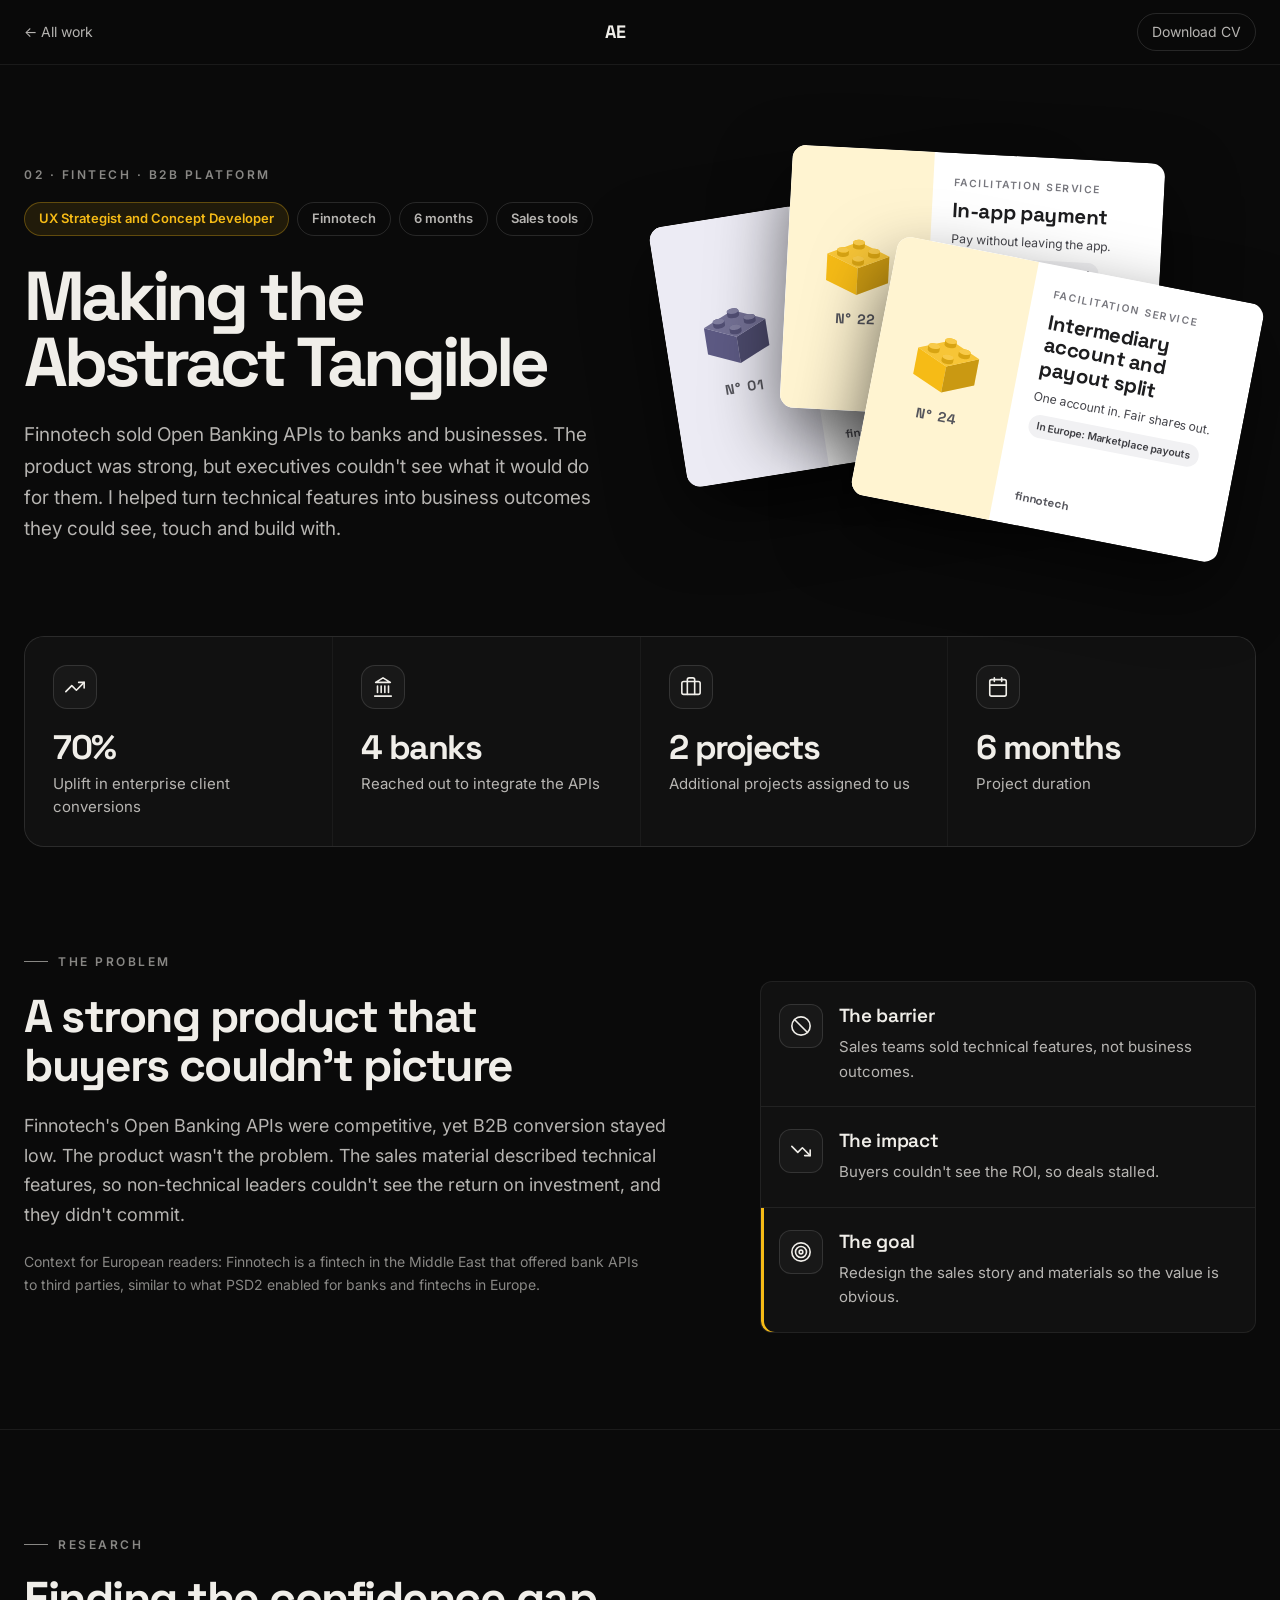
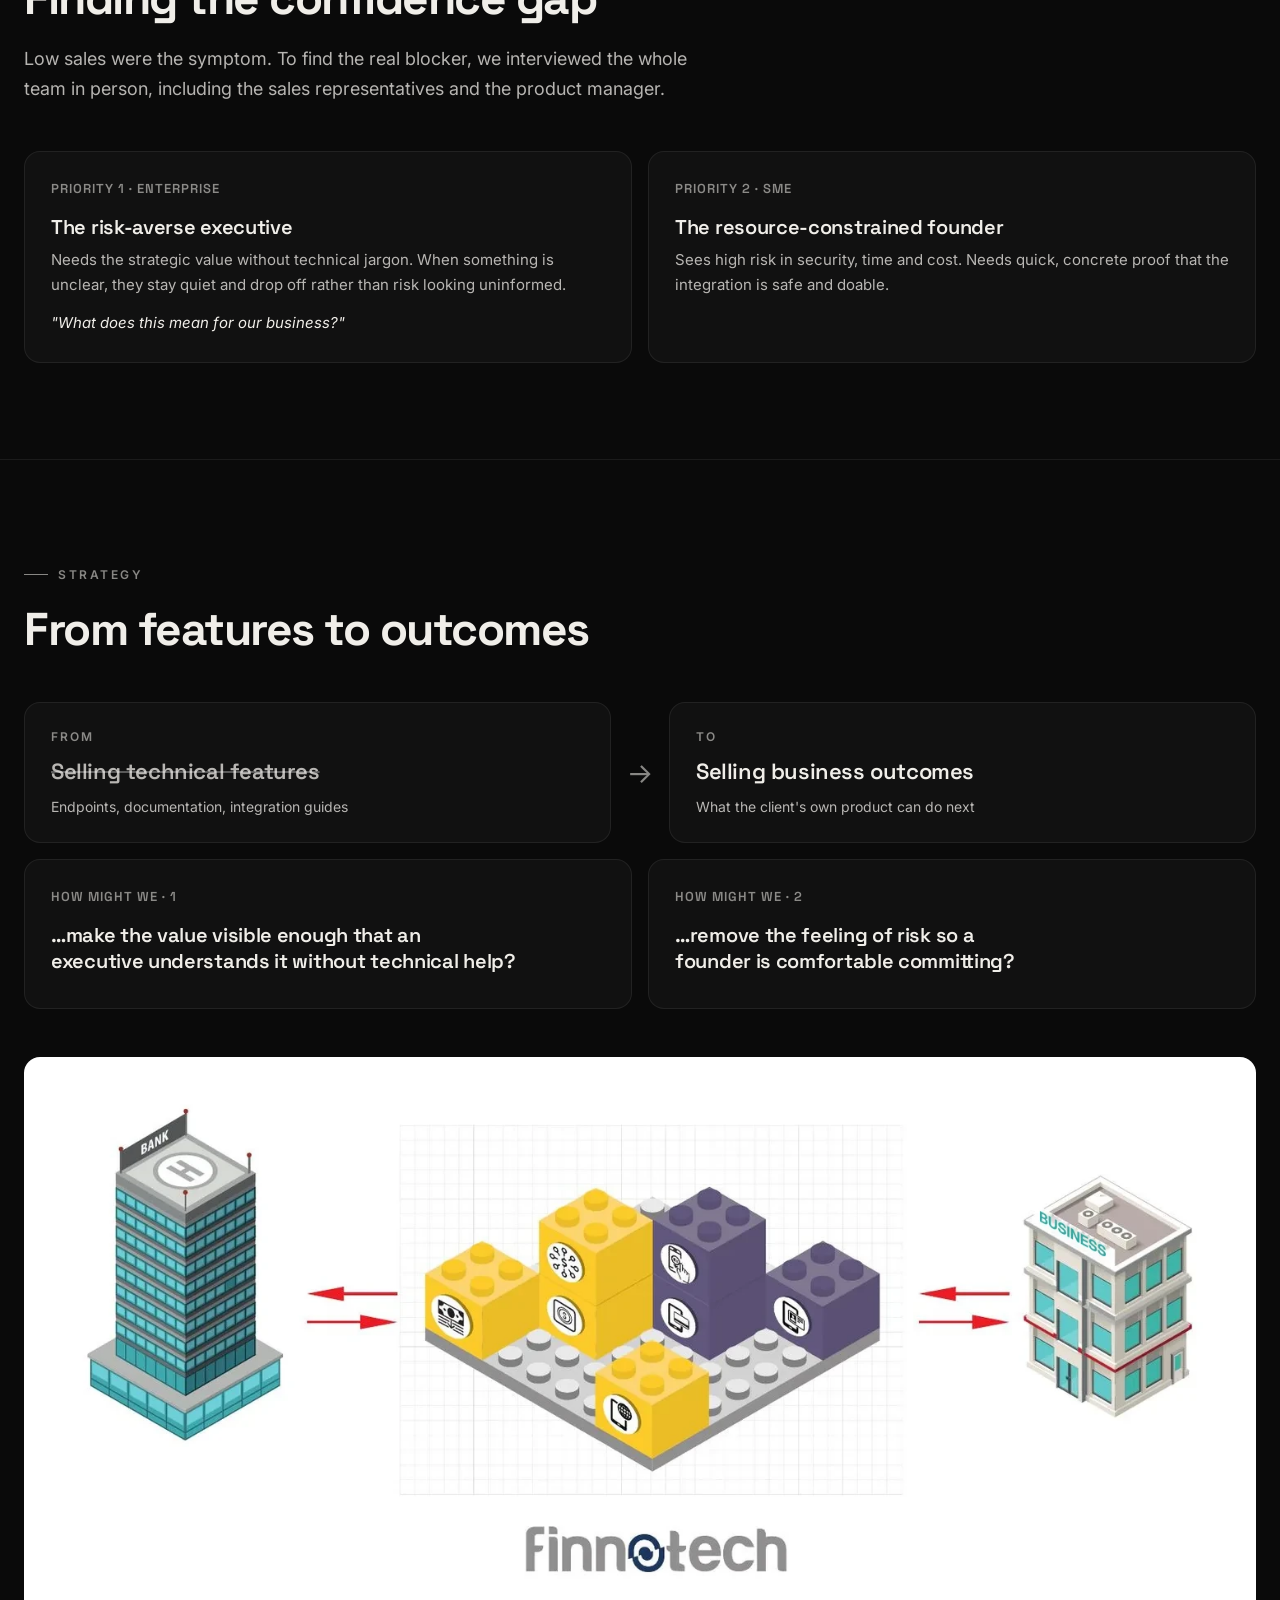
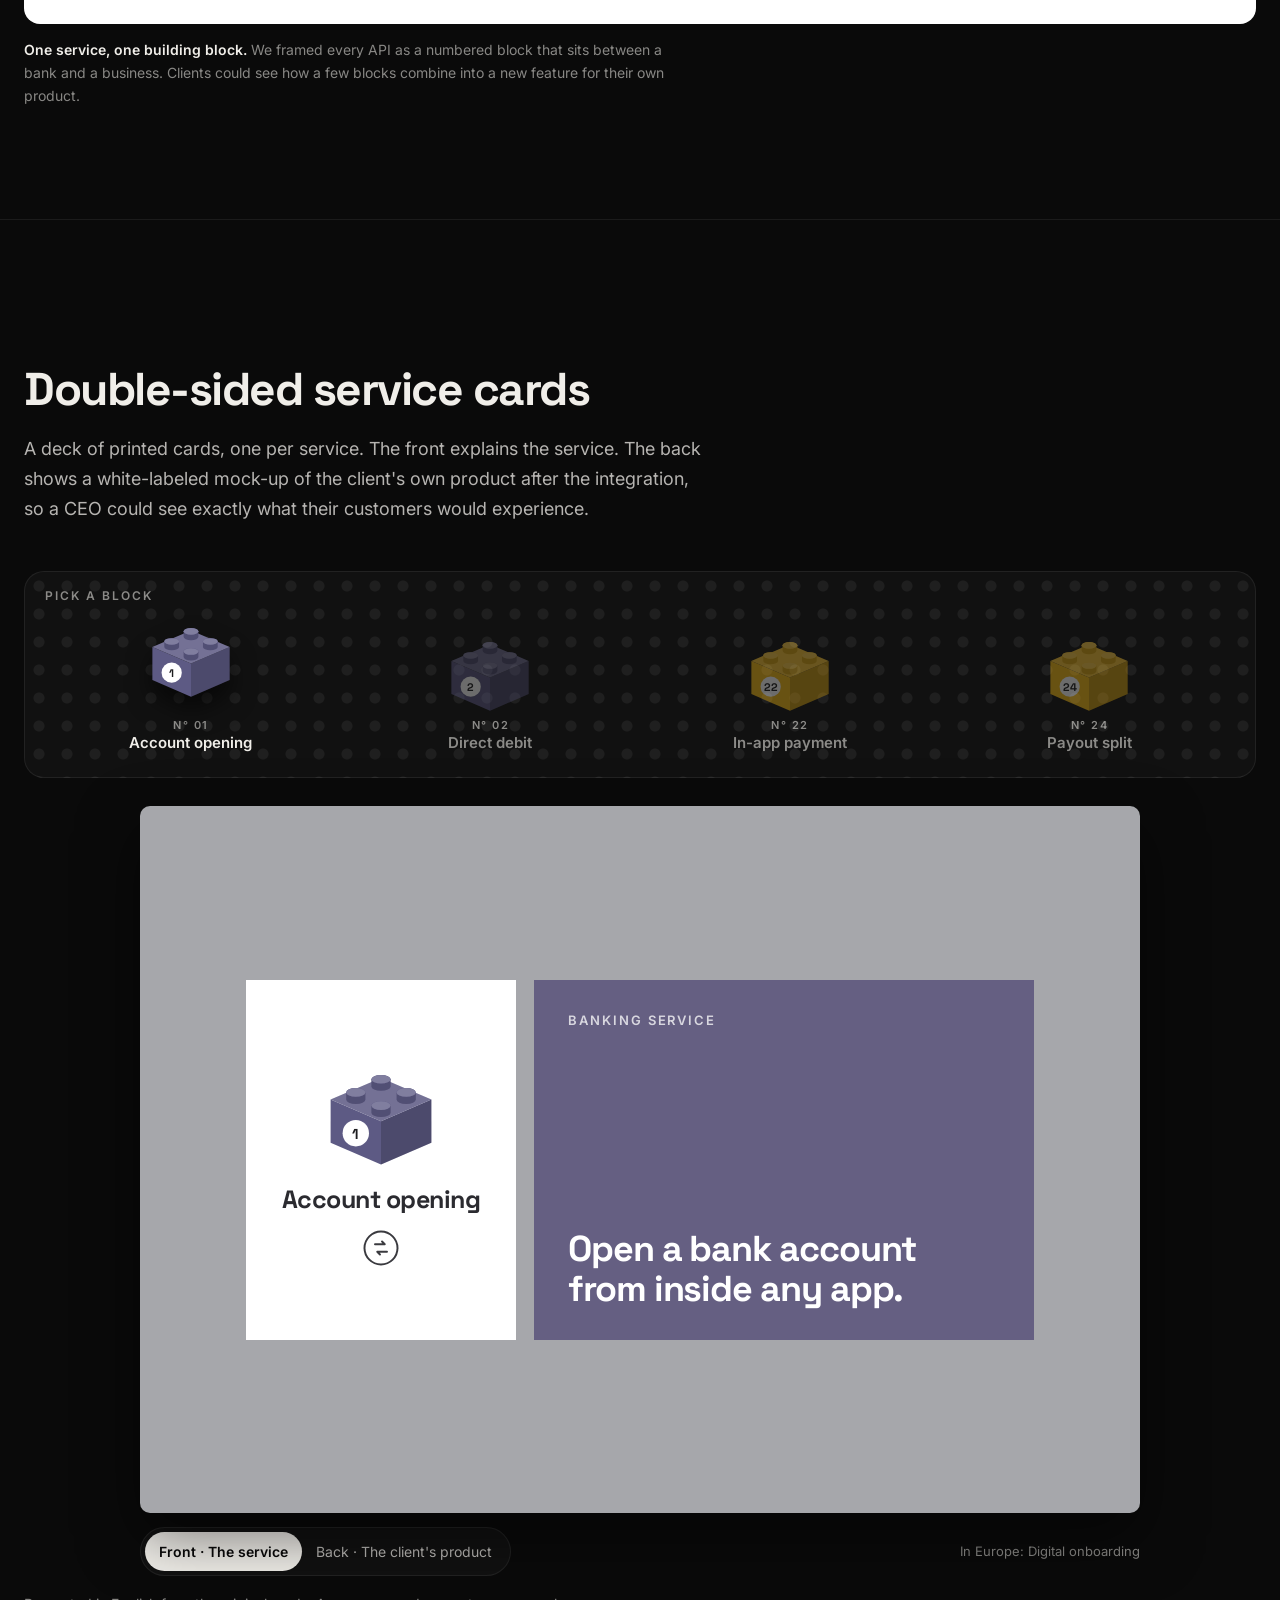
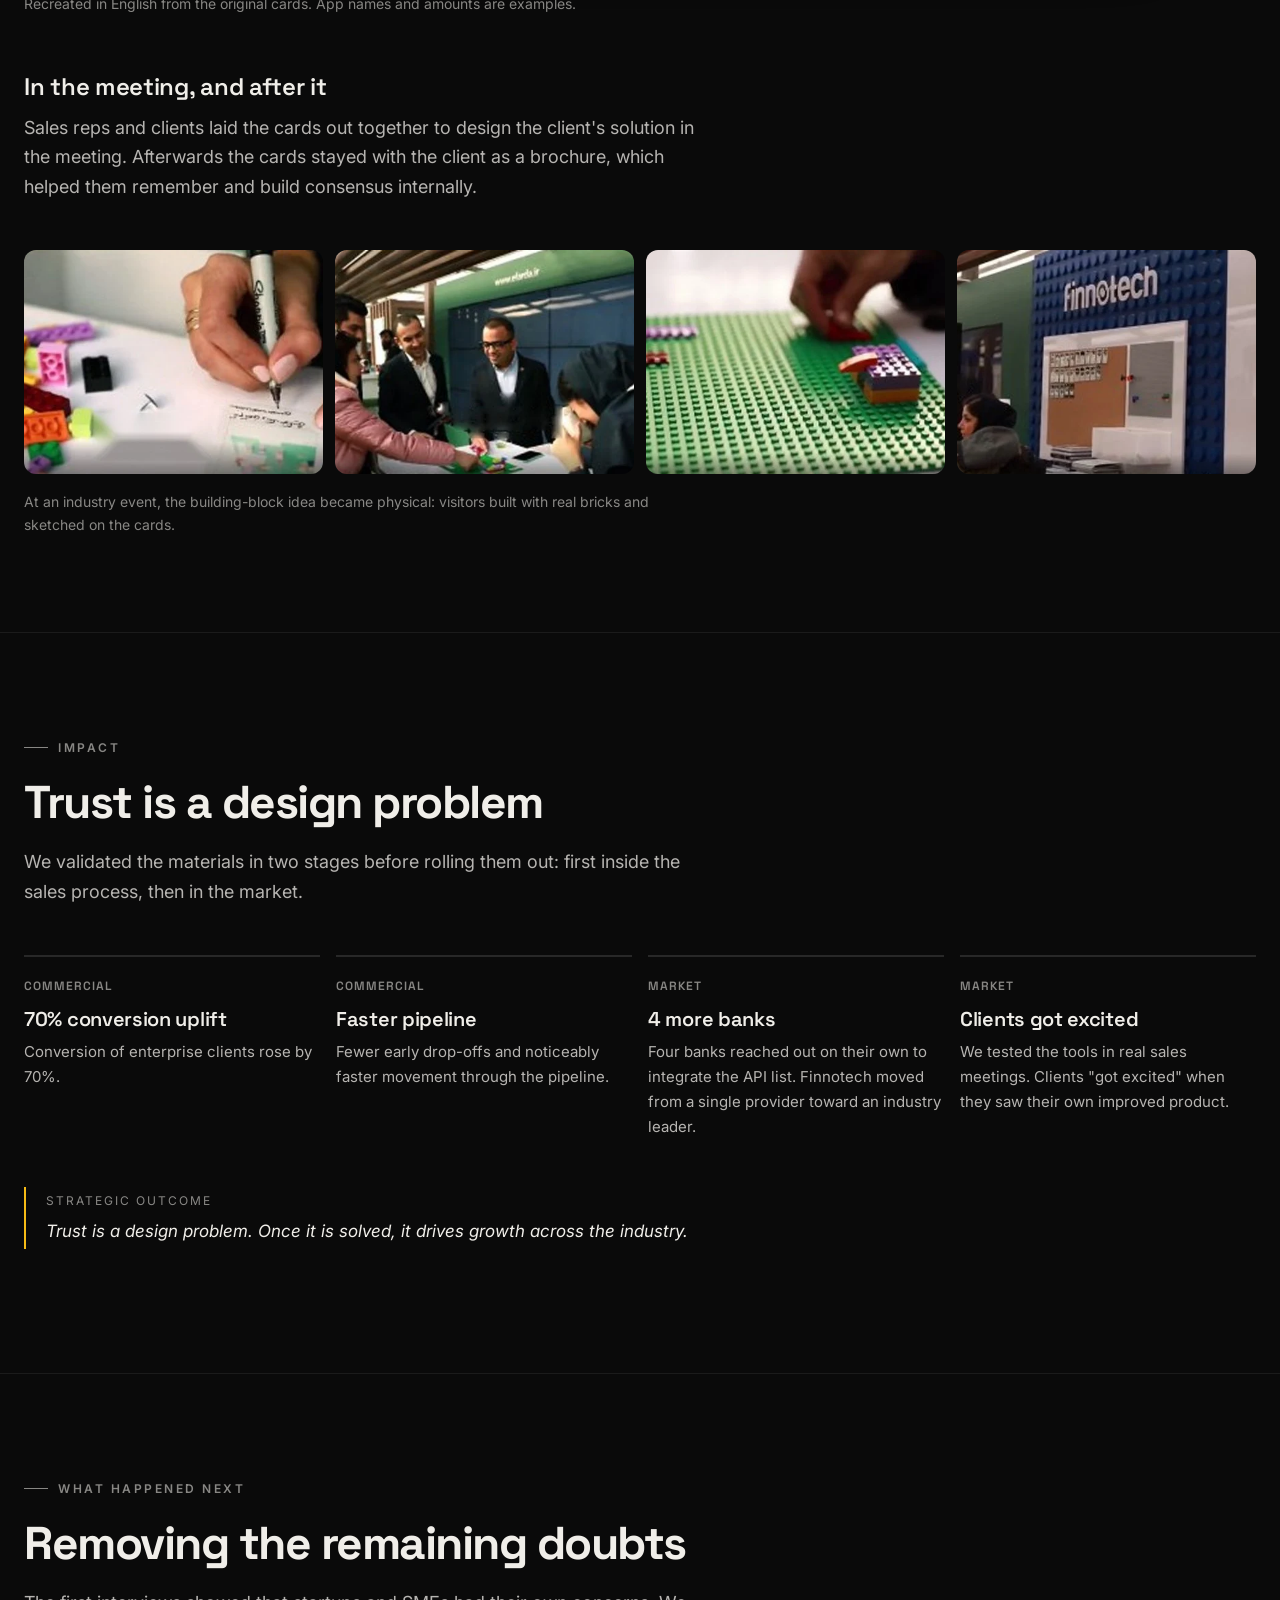
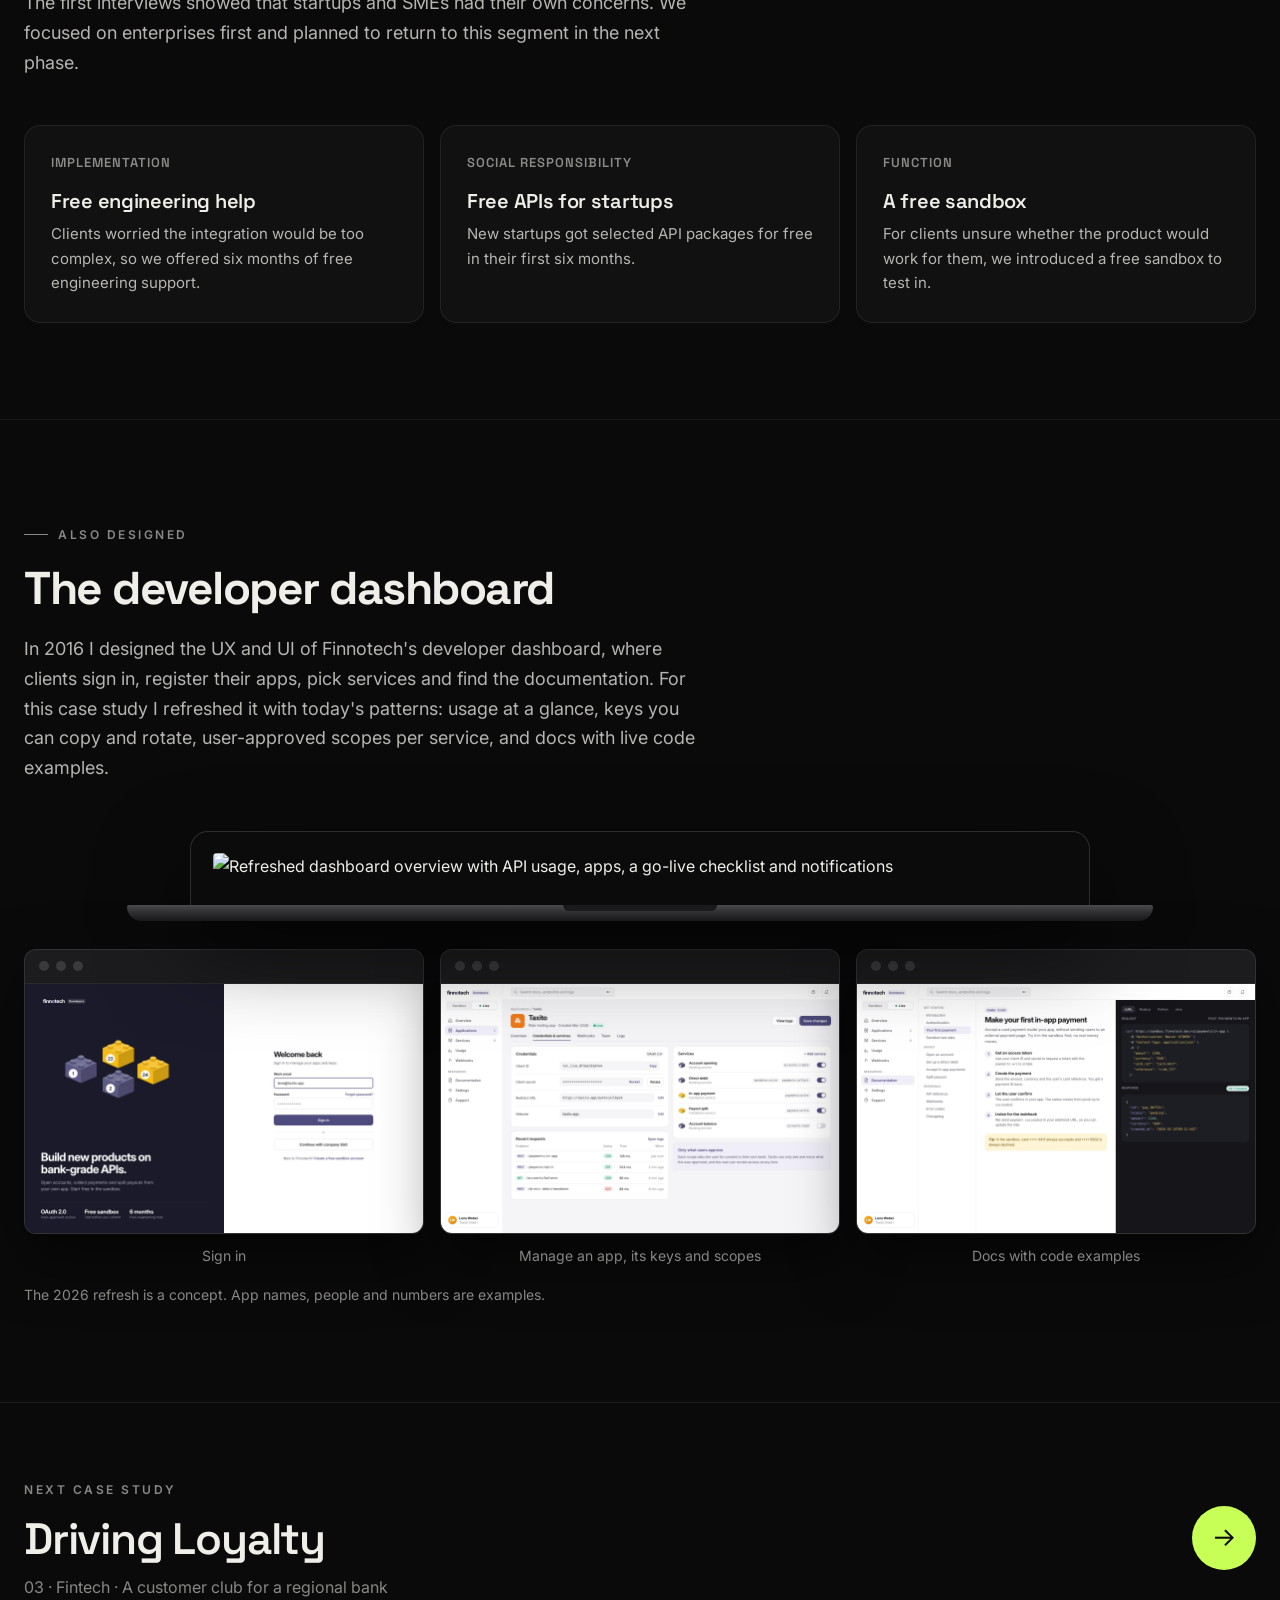
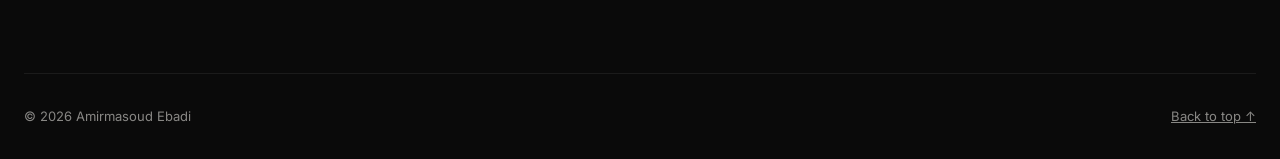
==== commit 258cf542: "Describe Finnotech as a fintech in the Middle East Reword the context and card-recreation notes on t" ====
--- a/works/openapi-kit/reference/index.html
+++ b/works/openapi-kit/reference/index.html
@@ -673,7 +673,7 @@
     <div class="eyebrow">The problem</div>
     <h2>A strong product that buyers couldn't picture</h2>
     <p class="lede">Finnotech's Open Banking APIs were competitive, yet B2B conversion stayed low. The product wasn't the problem. The sales material described technical features, so non-technical leaders couldn't see the return on investment, and they didn't commit.</p>
-    <p class="note" style="margin-top:20px">Context for European readers: Finnotech is an Iranian fintech that offered bank APIs to third parties, similar to what PSD2 enabled for banks and fintechs in Europe.</p>
+    <p class="note" style="margin-top:20px">Context for European readers: Finnotech is a fintech in the Middle East that offered bank APIs to third parties, similar to what PSD2 enabled for banks and fintechs in Europe.</p>
   </div>
   <div class="risks risks--flow" aria-label="Problem summary">
     <div class="risk risk--bar"><span class="ri" aria-hidden="true"><svg viewBox="0 0 24 24"><circle cx="12" cy="12" r="10" /> <path d="m4.9 4.9 14.2 14.2" /></svg></span><div><h3>The barrier</h3><p>Sales teams sold technical features, not business outcomes.</p></div></div>
@@ -731,7 +731,7 @@
       </div>
     </div>
   </div>
-  <p class="note">Recreated in English from the original Persian cards. App names and amounts are examples.</p>
+  <p class="note">Recreated in English from the original cards. App names and amounts are examples.</p>
   <h3 class="h3sub">In the meeting, and after it</h3>
   <p class="lede">Sales reps and clients laid the cards out together to design the client's solution in the meeting. Afterwards the cards stayed with the client as a brochure, which helped them remember and build consensus internally.</p>
   <div class="event mt">
